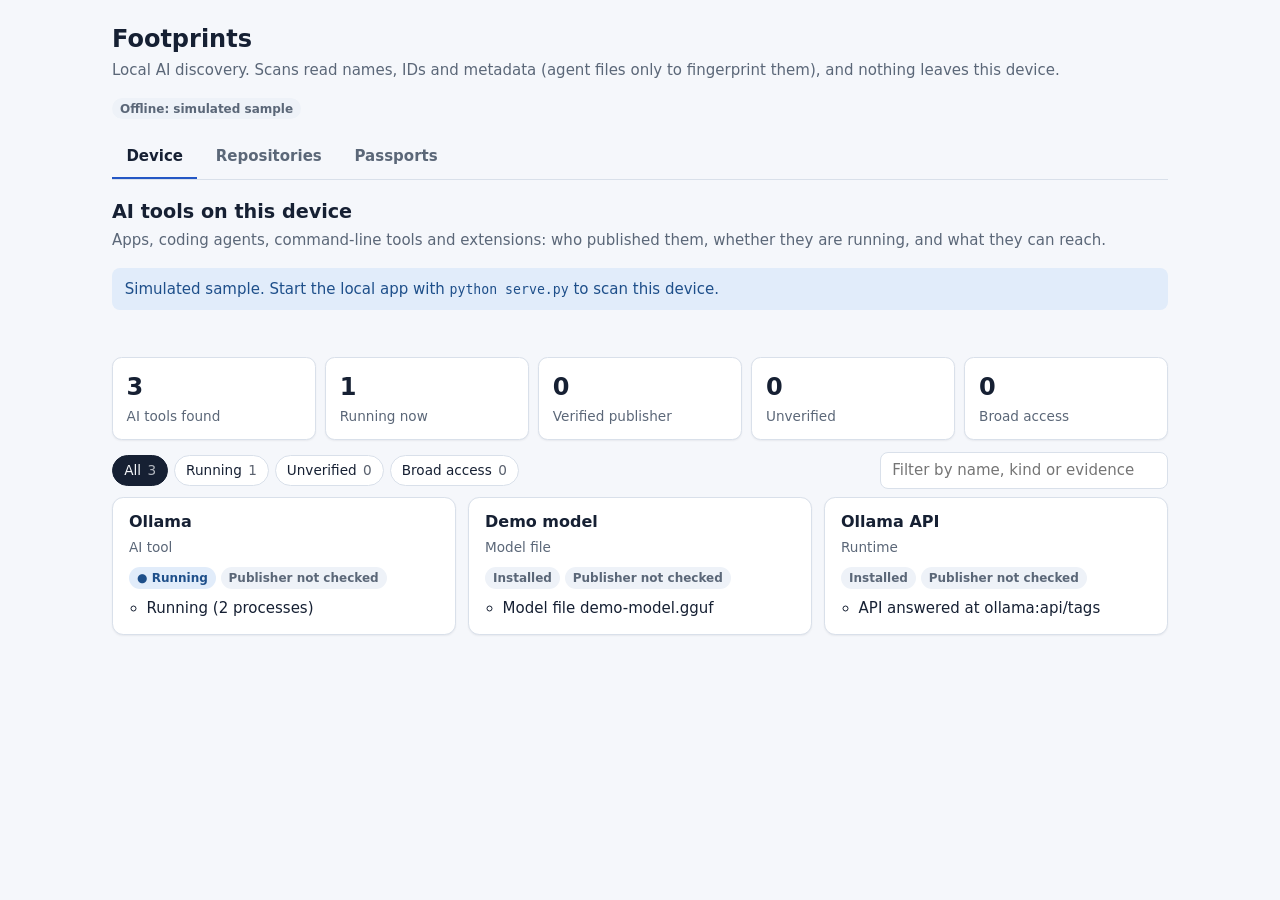
==== index.html @ 2ed662b7 "Merge remote-tracking branch 'origin/pr/7' into syedofc/windows-discovery-download" ====
<!doctype html>
<html lang="en">
<meta charset="utf-8">
<meta name="viewport" content="width=device-width, initial-scale=1">
<title>Footprints Discovery</title>
<style>
  :root {
    --bg: #f5f7fb; --surface: #ffffff; --surface-2: #eef2f8; --text: #162033; --muted: #5b6778;
    --border: #d9e0ea; --accent: #2457c5; --accent-text: #ffffff;
    --ok: #166534; --ok-bg: #dcf3e4; --warn: #9a3412; --warn-bg: #fde8dc; --info: #1e4f8a; --info-bg: #e1ecfa;
    --shadow: 0 1px 2px rgb(16 24 40 / .06);
  }
  @media (prefers-color-scheme: dark) {
    :root {
      --bg: #11151c; --surface: #1a2029; --surface-2: #232a35; --text: #e7ebf1; --muted: #9aa6b6;
      --border: #303947; --accent: #7aa8fb; --accent-text: #0d1320;
      --ok: #6ee7a0; --ok-bg: #173826; --warn: #fdba74; --warn-bg: #432415; --info: #93c0f8; --info-bg: #182d47;
      --shadow: none;
    }
  }
  * { box-sizing: border-box; }
  body { margin: 0; background: var(--bg); color: var(--text); font: 15px/1.5 system-ui, -apple-system, "Segoe UI", sans-serif; }
  main { max-width: 68rem; margin: 0 auto; padding: 1.5rem 1rem 4rem; }
  h1, h2, h3 { margin: 0; line-height: 1.25; }
  h1 { font-size: 1.5rem; }
  h2 { font-size: 1.2rem; }
  h3 { font-size: 1rem; }
  p { margin: .3rem 0; }
  code, .mono { font-family: ui-monospace, SFMono-Regular, Menlo, Consolas, monospace; font-size: .88em; overflow-wrap: anywhere; }
  .muted { color: var(--muted); }
  .small { font-size: .85rem; }

  .app-head { display: flex; flex-wrap: wrap; gap: .75rem 1.5rem; align-items: center; justify-content: space-between; margin-bottom: 1rem; }
  .tabs { display: flex; gap: .25rem; border-bottom: 1px solid var(--border); margin-bottom: 1.25rem; overflow-x: auto; }
  .tabs button { font: inherit; font-weight: 600; color: var(--muted); background: none; border: 0; border-bottom: 2px solid transparent;
    padding: .6rem .9rem; cursor: pointer; white-space: nowrap; }
  .tabs button[aria-selected="true"] { color: var(--text); border-bottom-color: var(--accent); }

  .panel-head { display: flex; flex-wrap: wrap; gap: .75rem 1rem; align-items: flex-start; justify-content: space-between; margin-bottom: .75rem; }
  .panel-head > div { flex: 1 1 20rem; }
  button.primary { font: inherit; font-weight: 600; color: var(--accent-text); background: var(--accent); border: 0; border-radius: .5rem;
    padding: .55rem 1rem; cursor: pointer; }
  button.primary:disabled, button.secondary:disabled { opacity: .6; cursor: progress; }
  button.secondary { font: inherit; font-size: .85rem; font-weight: 600; color: var(--accent); background: transparent;
    border: 1px solid var(--accent); border-radius: .45rem; padding: .3rem .7rem; cursor: pointer; white-space: nowrap; }
  .setups { margin-top: .75rem; border-top: 1px solid var(--border); padding-top: .6rem; }
  .setups-title { font-size: .78rem; font-weight: 700; text-transform: uppercase; letter-spacing: .04em; color: var(--muted); margin: 0 0 .35rem; }
  .setup { display: flex; gap: .75rem; align-items: center; justify-content: space-between; padding: .3rem 0; }
  .setup > div { min-width: 0; }
  .agent-form { max-width: 34rem; margin-bottom: 1rem; }
  .agent-form fieldset { display: grid; gap: .7rem; border: 0; padding: 0; margin: .75rem 0 0; }
  .agent-form label { display: grid; gap: .25rem; font-weight: 600; }
  .agent-form input { font: inherit; padding: .45rem; color: var(--text); background: var(--surface); border: 1px solid var(--border); border-radius: .4rem; }
  .agent-form button { justify-self: start; }
  .card > button.secondary { margin-top: .6rem; }
  .subsection { margin: 1.5rem 0 .5rem; font-size: 1rem; }
  #model-passport { margin-top: 1.5rem; background: var(--surface); border: 1px solid var(--border); border-radius: .7rem; padding: .85rem 1rem; }
  .banner { padding: .6rem .8rem; border-radius: .5rem; background: var(--info-bg); color: var(--info); margin: .5rem 0; }
  .status { min-height: 1.5em; color: var(--muted); }
  .notes { display: grid; gap: .25rem; margin: .25rem 0 .75rem; }
  .note { font-size: .85rem; color: var(--muted); }
  .note strong { color: var(--text); font-weight: 600; }

  .tiles { display: grid; grid-template-columns: repeat(auto-fit, minmax(9.5rem, 1fr)); gap: .6rem; margin: .75rem 0; }
  .tile { background: var(--surface); border: 1px solid var(--border); border-radius: .6rem; padding: .7rem .85rem; box-shadow: var(--shadow); }
  .tile-value { display: block; font-size: 1.5rem; font-weight: 700; font-variant-numeric: tabular-nums; }
  .tile-label { color: var(--muted); font-size: .85rem; }
  .tile-ok .tile-value { color: var(--ok); }
  .tile-warn { border-color: var(--warn); }
  .tile-warn .tile-value { color: var(--warn); }

  .toolbar { display: flex; flex-wrap: wrap; gap: .5rem; align-items: center; justify-content: space-between; margin: .5rem 0; }
  .chips { display: flex; flex-wrap: wrap; gap: .35rem; }
  .chip { font: inherit; font-size: .85rem; color: var(--text); background: var(--surface); border: 1px solid var(--border);
    border-radius: 999px; padding: .25rem .7rem; cursor: pointer; }
  .chip[aria-pressed="true"] { background: var(--text); color: var(--bg); border-color: var(--text); }
  .chip-count { margin-left: .4rem; opacity: .7; font-variant-numeric: tabular-nums; }
  input[type="search"] { font: inherit; color: var(--text); background: var(--surface); border: 1px solid var(--border);
    border-radius: .5rem; padding: .4rem .7rem; min-width: 14rem; flex: 0 1 18rem; }

  .cards { list-style: none; padding: 0; margin: 0; display: grid; grid-template-columns: repeat(auto-fill, minmax(21rem, 1fr)); gap: .75rem; align-items: start; }
  .card { background: var(--surface); border: 1px solid var(--border); border-radius: .7rem; padding: .85rem 1rem; box-shadow: var(--shadow); }
  .card-warn { border-left: 4px solid var(--warn); }
  .card-head { display: flex; flex-wrap: wrap; gap: .35rem .75rem; justify-content: space-between; align-items: flex-start; }
  .card-head > div:first-child { min-width: 0; flex: 1 1 11rem; }
  .badges { display: flex; flex-wrap: wrap; gap: .3rem; flex-basis: 100%; }
  .badge { display: inline-block; font-size: .75rem; font-weight: 650; padding: .1rem .5rem; border-radius: 999px; white-space: nowrap; }
  .badge-ok { color: var(--ok); background: var(--ok-bg); }
  .badge-warn { color: var(--warn); background: var(--warn-bg); }
  .badge-info { color: var(--info); background: var(--info-bg); }
  .badge-muted { color: var(--muted); background: var(--surface-2); }
  .facts { margin: .5rem 0 0; padding-left: 1.1rem; }
  .facts li { margin: .1rem 0; }
  .warn-text { color: var(--warn); font-weight: 600; }
  details { margin-top: .5rem; }
  summary { cursor: pointer; font-size: .9rem; font-weight: 600; }
  details ul { margin: .35rem 0 0; padding-left: 1.1rem; }
  .meta-grid { display: grid; grid-template-columns: max-content 1fr; gap: .1rem .75rem; margin: .5rem 0 0; font-size: .9rem; }
  .meta-grid dt { color: var(--muted); }
  .meta-grid dd { margin: 0; overflow-wrap: anywhere; }
  .tags { display: flex; flex-wrap: wrap; gap: .3rem; margin-top: .55rem; }
  .tag { font-size: .78rem; padding: .1rem .45rem; border-radius: .35rem; background: var(--surface-2); border: 1px solid var(--border); }
  .cards > .empty { grid-column: 1 / -1; }
  .empty { padding: 2rem 1rem; text-align: center; color: var(--muted); background: var(--surface); border: 1px dashed var(--border); border-radius: .7rem; }

  form fieldset { display: grid; gap: .8rem; border: 0; padding: 0; margin: 0; max-width: 32rem; }
  form label { display: grid; gap: .25rem; font-weight: 600; }
  form input, form select { font: inherit; padding: .45rem; color: var(--text); background: var(--surface); border: 1px solid var(--border); border-radius: .4rem; }
  #passport-result { background: var(--surface); border: 1px solid var(--border); border-radius: .7rem; padding: .85rem 1rem; margin-top: .75rem; }
  #passport-result dd { margin: 0 0 .5rem; }
  @media (max-width: 40rem) { .cards { grid-template-columns: 1fr; } input[type="search"] { min-width: 0; flex: 1 1 100%; } }
</style>
<script src="ui.js" defer></script>
<script src="discovery.js" defer></script>
<script src="repositories.js" defer></script>
<script src="passports.js" defer></script>
<script src="passport.js" defer></script>
<main>
  <header class="app-head">
    <div>
      <h1>Footprints</h1>
      <p class="muted">Local AI discovery. Scans read names, IDs and metadata (agent files only to fingerprint them), and nothing leaves this device.</p>
    </div>
    <span id="connection" class="badge badge-muted">Offline: simulated sample</span>
  </header>

  <nav class="tabs" role="tablist" aria-label="Views">
    <button role="tab" id="tab-device" aria-controls="panel-device" data-view="device">Device</button>
    <button role="tab" id="tab-repos" aria-controls="panel-repos" data-view="repositories">Repositories</button>
    <button role="tab" id="tab-passports" aria-controls="panel-passports" data-view="passports">Passports</button>
  </nav>

  <section id="panel-device" role="tabpanel" aria-labelledby="tab-device">
    <div class="panel-head">
      <div>
        <h2 id="summary">AI tools on this device</h2>
        <p class="muted">Apps, coding agents, command-line tools and extensions: who published them, whether they are running, and what they can reach.</p>
      </div>
      <button type="button" class="primary" id="scan-device" hidden>Scan this device</button>
    </div>
    <p class="banner" id="discovery-source">Simulated sample. Start the local app with <code>python serve.py</code> to scan this device.</p>
    <p id="scan-status" class="status" role="status"></p>
    <div id="device-notes" class="notes"></div>
    <div id="device-tiles" class="tiles"></div>
    <div class="toolbar">
      <div id="device-filters" class="chips" aria-label="Filter tools"></div>
      <input type="search" id="device-search" placeholder="Filter by name, kind or evidence" aria-label="Filter tools">
    </div>
    <ul id="findings" class="cards" aria-labelledby="summary"></ul>
    <noscript>Enable JavaScript to display the discovery results.</noscript>
  </section>

  <section id="panel-repos" role="tabpanel" aria-labelledby="tab-repos" hidden>
    <div class="panel-head">
      <div>
        <h2 id="repos-heading">Repositories</h2>
        <p class="muted">Git repositories on this device, when they were cloned and last used, and the AI agent files in them. Reads git metadata and file names, never your code, commit messages or author details. Agent files are read only to compute a fingerprint; their text is never stored or shown. Each scan is saved on this device to show what changed.</p>
      </div>
      <button type="button" class="primary" id="scan-repos" hidden>Scan repositories</button>
    </div>
    <p class="banner" id="repos-offline">Start the local app with <code>python serve.py</code> to scan repositories.</p>
    <p id="repos-status" class="status" role="status"></p>
    <div id="repos-tiles" class="tiles"></div>
    <div class="toolbar">
      <div id="repos-filters" class="chips" aria-label="Filter repositories"></div>
      <input type="search" id="repos-search" placeholder="Filter by name, path or origin" aria-label="Filter repositories">
    </div>
    <ul id="repos-list" class="cards" aria-labelledby="repos-heading"></ul>
    <div id="repos-missing"></div>
  </section>

  <section id="panel-passports" role="tabpanel" aria-labelledby="tab-passports" hidden>
    <div class="panel-head">
      <div>
        <h2 id="passport-heading">Passports</h2>
        <p class="muted">Forkit Core passports give an AI tool, an agent setup or a model a permanent, checkable identity. Every passport is checked: is the stored record unchanged, and is the same program or agent setup still there?</p>
      </div>
      <button type="button" class="primary" id="refresh-passports">Check passports</button>
    </div>
    <p class="banner" id="local-service-note">Start the local app with <code>python serve.py</code> to create and check passports with Forkit Core.</p>
    <div id="passports-local" hidden>
      <h3 class="subsection">New passport</h3>
      <div id="agent-passport"></div>
      <h3 class="subsection">Your passports</h3>
      <p id="passports-status" class="status" role="status"></p>
      <div id="passport-tiles" class="tiles"></div>
      <ul id="passport-list" class="cards" aria-label="Passports"></ul>
    </div>
    <details id="model-passport">
      <summary>Register a model file</summary>
      <p class="muted small">Footprints hashes the file in your browser and sends only the hash and metadata to Forkit Core on this device.</p>
    <form id="passport-form" hidden>
      <fieldset>
        <label>Model artifact <input type="file" name="artifact" aria-describedby="artifact-limit" required></label>
        <small id="artifact-limit" class="muted">Choose one nonempty file up to 64 MiB.</small>
        <label>Model name <input name="name" required></label>
        <label>Version <input name="version" value="1.0.0" pattern="[0-9]+\.[0-9]+(\.[0-9]+)?" title="Enter a version such as 1.0 or 1.0.0" required></label>
        <label>Creator <input name="creator" required></label>
        <label>Task
          <select name="task_type" required>
            <option value="">Choose a task</option>
            <option value="text-generation">Text generation</option>
            <option value="text-classification">Text classification</option>
            <option value="embedding">Embedding</option>
            <option value="image-generation">Image generation</option>
            <option value="other">Other</option>
          </select>
        </label>
        <label>Architecture
          <select name="architecture" required>
            <option value="">Choose an architecture</option>
            <option value="transformer">Transformer</option>
            <option value="encoder-only">Encoder only</option>
            <option value="decoder-only">Decoder only</option>
            <option value="encoder-decoder">Encoder–decoder</option>
            <option value="diffusion">Diffusion</option>
            <option value="other">Other</option>
          </select>
        </label>
        <button type="submit" class="primary">Create and verify passport</button>
      </fieldset>
    </form>
    <p id="passport-status" class="status" role="status"></p>
    <div id="passport-result" hidden>
      <dl>
        <dt class="muted">Passport ID</dt>
        <dd><code id="passport-id"></code></dd>
        <dt class="muted">File SHA-256</dt>
        <dd><code id="artifact-hash"></code></dd>
      </dl>
      <button type="button" class="primary" id="verify-again">Recheck passport identity</button>
    </div>
    </details>
  </section>
</main>
</html>
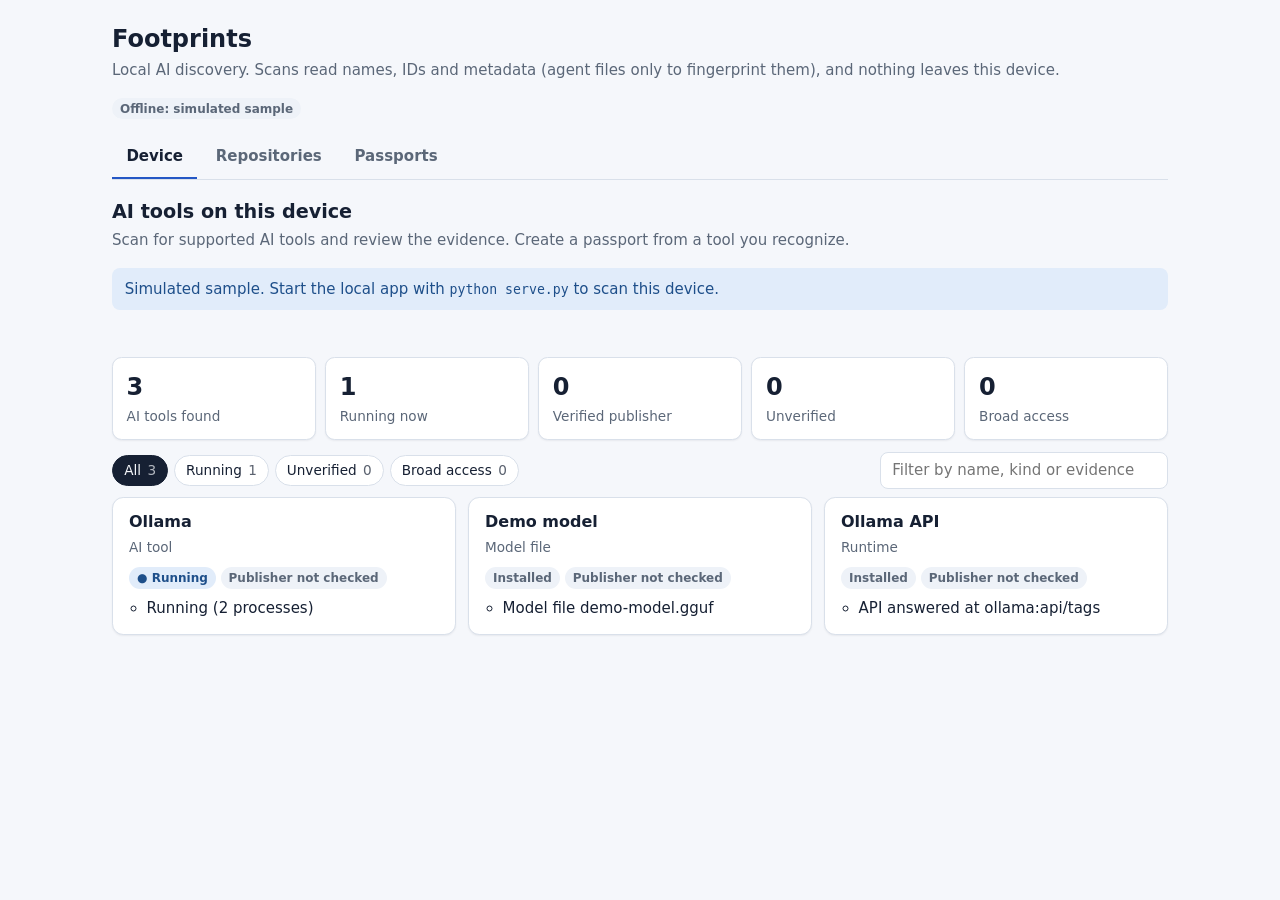
==== commit 0edf404c: "Ship device discovery in the portable Windows download" ====
--- a/index.html
+++ b/index.html
@@ -134,7 +134,7 @@
     <div class="panel-head">
       <div>
         <h2 id="summary">AI tools on this device</h2>
-        <p class="muted">Apps, coding agents, command-line tools and extensions: who published them, whether they are running, and what they can reach.</p>
+        <p class="muted">Scan for supported AI tools and review the evidence. Create a passport from a tool you recognize.</p>
       </div>
       <button type="button" class="primary" id="scan-device" hidden>Scan this device</button>
     </div>
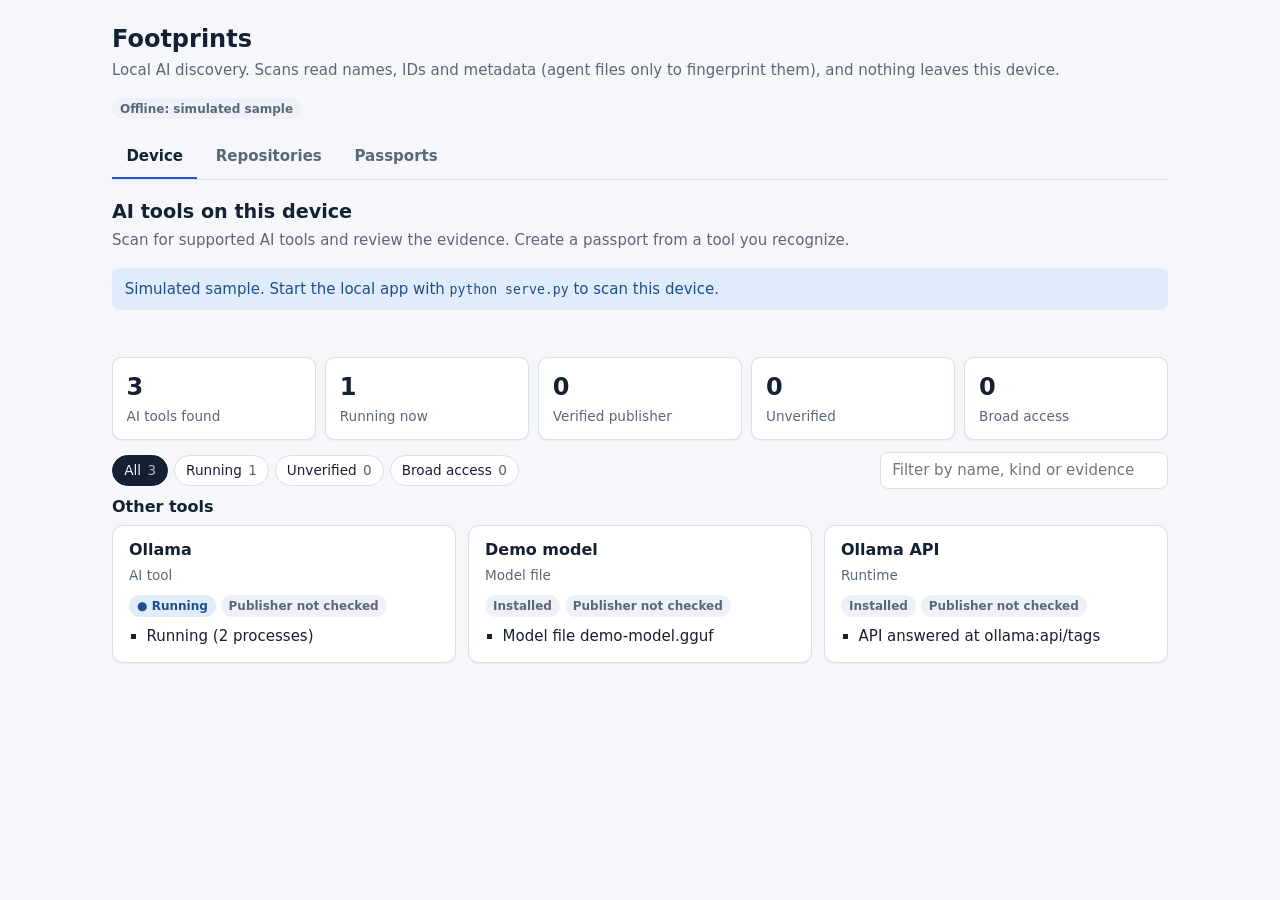
==== commit 5c0127a2: "Review and name agent passports before registration" ====
--- a/index.html
+++ b/index.html
@@ -21,10 +21,10 @@
   * { box-sizing: border-box; }
   body { margin: 0; background: var(--bg); color: var(--text); font: 15px/1.5 system-ui, -apple-system, "Segoe UI", sans-serif; }
   main { max-width: 68rem; margin: 0 auto; padding: 1.5rem 1rem 4rem; }
-  h1, h2, h3 { margin: 0; line-height: 1.25; }
+  h1, h2, h3, h4 { margin: 0; line-height: 1.25; }
   h1 { font-size: 1.5rem; }
   h2 { font-size: 1.2rem; }
-  h3 { font-size: 1rem; }
+  h3, h4 { font-size: 1rem; }
   p { margin: .3rem 0; }
   code, .mono { font-family: ui-monospace, SFMono-Regular, Menlo, Consolas, monospace; font-size: .88em; overflow-wrap: anywhere; }
   .muted { color: var(--muted); }
@@ -47,7 +47,11 @@
   .setups-title { font-size: .78rem; font-weight: 700; text-transform: uppercase; letter-spacing: .04em; color: var(--muted); margin: 0 0 .35rem; }
   .setup { display: flex; gap: .75rem; align-items: center; justify-content: space-between; padding: .3rem 0; }
   .setup > div { min-width: 0; }
-  .agent-form { max-width: 34rem; margin-bottom: 1rem; }
+  .passport-dialog { width: min(34rem, calc(100% - 2rem)); max-height: calc(100% - 2rem); padding: 0; border: 1px solid var(--border); border-radius: .8rem; background: var(--surface); color: var(--text); }
+  .passport-dialog::backdrop { background: #10182880; }
+  .agent-form { padding: 1.25rem; }
+  .agent-form h2 { margin: 0 0 .4rem; }
+  .registration-actions { display: flex; flex-wrap: wrap; gap: .5rem; margin-top: 1rem; }
   .agent-form fieldset { display: grid; gap: .7rem; border: 0; padding: 0; margin: .75rem 0 0; }
   .agent-form label { display: grid; gap: .25rem; font-weight: 600; }
   .agent-form input { font: inherit; padding: .45rem; color: var(--text); background: var(--surface); border: 1px solid var(--border); border-radius: .4rem; }
@@ -79,6 +83,8 @@
     border-radius: .5rem; padding: .4rem .7rem; min-width: 14rem; flex: 0 1 18rem; }
 
   .cards { list-style: none; padding: 0; margin: 0; display: grid; grid-template-columns: repeat(auto-fill, minmax(21rem, 1fr)); gap: .75rem; align-items: start; }
+  .card-groups { list-style: none; padding: 0; margin: 0; display: grid; gap: 1rem; }
+  .card-group h3 { margin: 0 0 .5rem; }
   .card { background: var(--surface); border: 1px solid var(--border); border-radius: .7rem; padding: .85rem 1rem; box-shadow: var(--shadow); }
   .card-warn { border-left: 4px solid var(--warn); }
   .card-head { display: flex; flex-wrap: wrap; gap: .35rem .75rem; justify-content: space-between; align-items: flex-start; }
@@ -146,7 +152,7 @@
       <div id="device-filters" class="chips" aria-label="Filter tools"></div>
       <input type="search" id="device-search" placeholder="Filter by name, kind or evidence" aria-label="Filter tools">
     </div>
-    <ul id="findings" class="cards" aria-labelledby="summary"></ul>
+    <ul id="findings" class="card-groups" aria-labelledby="summary"></ul>
     <noscript>Enable JavaScript to display the discovery results.</noscript>
   </section>
 
@@ -179,12 +185,10 @@
     </div>
     <p class="banner" id="local-service-note">Start the local app with <code>python serve.py</code> to create and check passports with Forkit Core.</p>
     <div id="passports-local" hidden>
-      <h3 class="subsection">New passport</h3>
-      <div id="agent-passport"></div>
-      <h3 class="subsection">Your passports</h3>
+      <p id="registration-result" class="status" role="status" tabindex="-1"></p>
       <p id="passports-status" class="status" role="status"></p>
       <div id="passport-tiles" class="tiles"></div>
-      <ul id="passport-list" class="cards" aria-label="Passports"></ul>
+      <ul id="passport-list" class="card-groups" aria-label="Passports"></ul>
     </div>
     <details id="model-passport">
       <summary>Register a model file</summary>
@@ -233,4 +237,5 @@
     </details>
   </section>
 </main>
+<dialog id="agent-passport" class="passport-dialog" aria-labelledby="registration-heading"></dialog>
 </html>
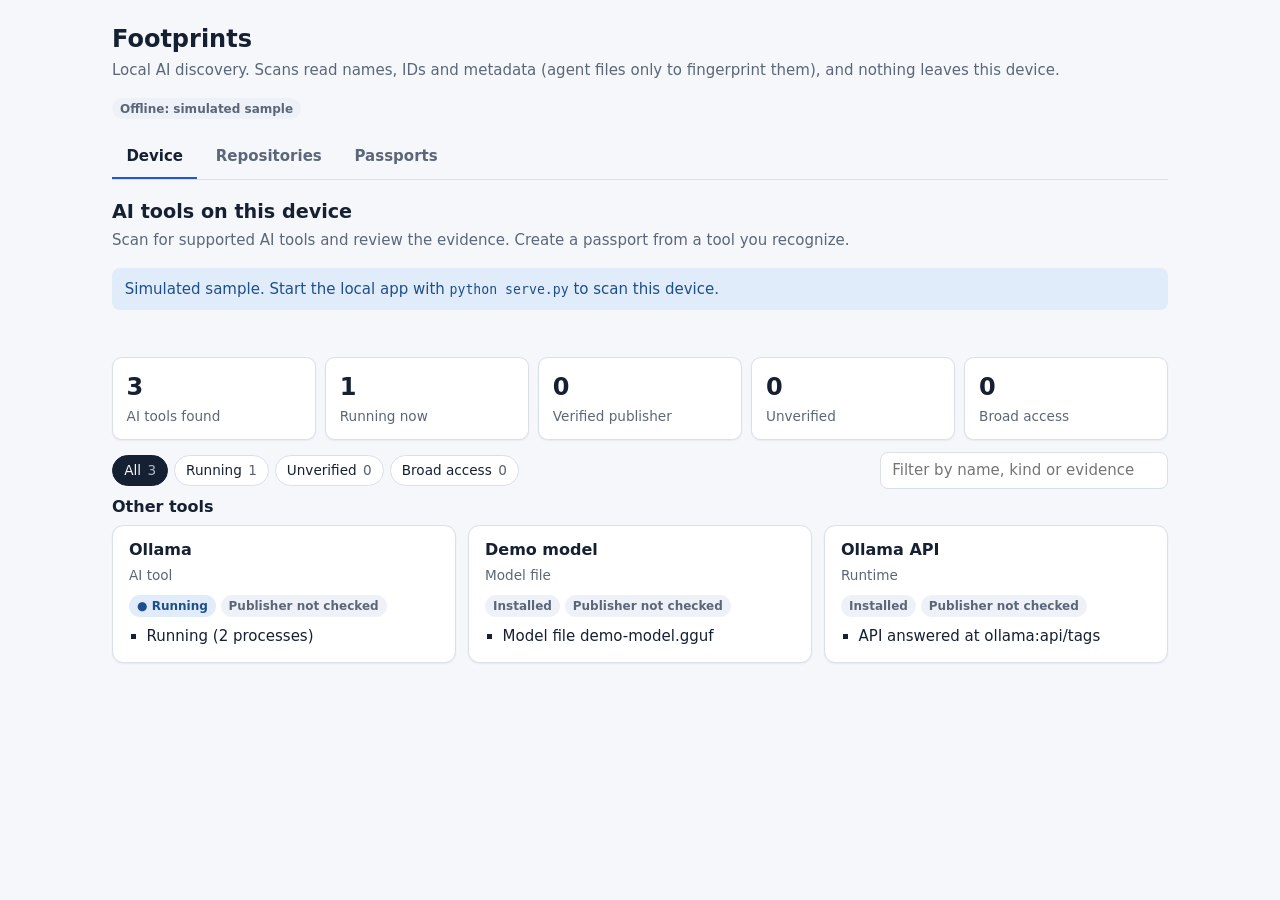
==== commit bfa70a78: "Show saved model passports immediately after registration" ====
--- a/index.html
+++ b/index.html
@@ -224,8 +224,8 @@
         <button type="submit" class="primary">Create and verify passport</button>
       </fieldset>
     </form>
-    <p id="passport-status" class="status" role="status"></p>
-    <div id="passport-result" hidden>
+    <p id="passport-status" class="status" role="status" tabindex="-1"></p>
+    <div id="passport-result" tabindex="-1" hidden>
       <dl>
         <dt class="muted">Passport ID</dt>
         <dd><code id="passport-id"></code></dd>
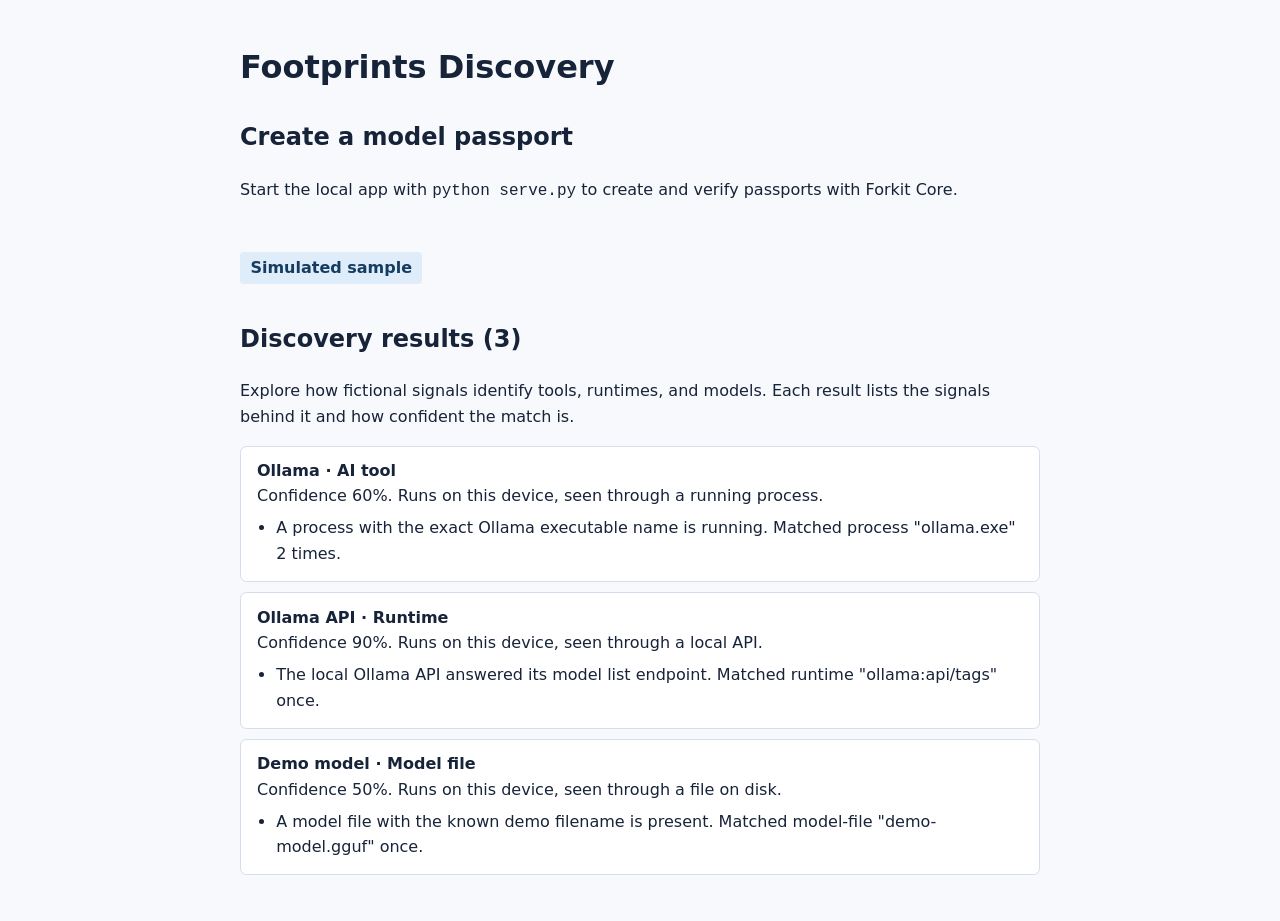
==== commit 9d17788a: "Merge 1eb5c768d77a70ac51f7e6cc87e73262a84f5eb1 into 85581576f0415eb27d99e862fc32534e16b9be68" ====
--- a/index.html
+++ b/index.html
@@ -4,199 +4,34 @@
 <meta name="viewport" content="width=device-width, initial-scale=1">
 <title>Footprints Discovery</title>
 <style>
-  :root {
-    --bg: #f5f7fb; --surface: #ffffff; --surface-2: #eef2f8; --text: #162033; --muted: #5b6778;
-    --border: #d9e0ea; --accent: #2457c5; --accent-text: #ffffff;
-    --ok: #166534; --ok-bg: #dcf3e4; --warn: #9a3412; --warn-bg: #fde8dc; --info: #1e4f8a; --info-bg: #e1ecfa;
-    --shadow: 0 1px 2px rgb(16 24 40 / .06);
-  }
-  @media (prefers-color-scheme: dark) {
-    :root {
-      --bg: #11151c; --surface: #1a2029; --surface-2: #232a35; --text: #e7ebf1; --muted: #9aa6b6;
-      --border: #303947; --accent: #7aa8fb; --accent-text: #0d1320;
-      --ok: #6ee7a0; --ok-bg: #173826; --warn: #fdba74; --warn-bg: #432415; --info: #93c0f8; --info-bg: #182d47;
-      --shadow: none;
-    }
-  }
-  * { box-sizing: border-box; }
-  body { margin: 0; background: var(--bg); color: var(--text); font: 15px/1.5 system-ui, -apple-system, "Segoe UI", sans-serif; }
-  main { max-width: 68rem; margin: 0 auto; padding: 1.5rem 1rem 4rem; }
-  h1, h2, h3, h4 { margin: 0; line-height: 1.25; }
-  h1 { font-size: 1.5rem; }
-  h2 { font-size: 1.2rem; }
-  h3, h4 { font-size: 1rem; }
-  p { margin: .3rem 0; }
-  code, .mono { font-family: ui-monospace, SFMono-Regular, Menlo, Consolas, monospace; font-size: .88em; overflow-wrap: anywhere; }
-  .muted { color: var(--muted); }
-  .small { font-size: .85rem; }
-
-  .app-head { display: flex; flex-wrap: wrap; gap: .75rem 1.5rem; align-items: center; justify-content: space-between; margin-bottom: 1rem; }
-  .tabs { display: flex; gap: .25rem; border-bottom: 1px solid var(--border); margin-bottom: 1.25rem; overflow-x: auto; }
-  .tabs button { font: inherit; font-weight: 600; color: var(--muted); background: none; border: 0; border-bottom: 2px solid transparent;
-    padding: .6rem .9rem; cursor: pointer; white-space: nowrap; }
-  .tabs button[aria-selected="true"] { color: var(--text); border-bottom-color: var(--accent); }
-
-  .panel-head { display: flex; flex-wrap: wrap; gap: .75rem 1rem; align-items: flex-start; justify-content: space-between; margin-bottom: .75rem; }
-  .panel-head > div { flex: 1 1 20rem; }
-  button.primary { font: inherit; font-weight: 600; color: var(--accent-text); background: var(--accent); border: 0; border-radius: .5rem;
-    padding: .55rem 1rem; cursor: pointer; }
-  button.primary:disabled, button.secondary:disabled { opacity: .6; cursor: progress; }
-  button.secondary { font: inherit; font-size: .85rem; font-weight: 600; color: var(--accent); background: transparent;
-    border: 1px solid var(--accent); border-radius: .45rem; padding: .3rem .7rem; cursor: pointer; white-space: nowrap; }
-  .setups { margin-top: .75rem; border-top: 1px solid var(--border); padding-top: .6rem; }
-  .setups-title { font-size: .78rem; font-weight: 700; text-transform: uppercase; letter-spacing: .04em; color: var(--muted); margin: 0 0 .35rem; }
-  .setup { display: flex; gap: .75rem; align-items: center; justify-content: space-between; padding: .3rem 0; }
-  .setup > div { min-width: 0; }
-  .passport-dialog { width: min(34rem, calc(100% - 2rem)); max-height: calc(100% - 2rem); padding: 0; border: 1px solid var(--border); border-radius: .8rem; background: var(--surface); color: var(--text); }
-  .passport-dialog::backdrop { background: #10182880; }
-  .agent-form { padding: 1.25rem; }
-  .agent-form h2 { margin: 0 0 .4rem; }
-  .registration-actions { display: flex; flex-wrap: wrap; gap: .5rem; margin-top: 1rem; }
-  .agent-form fieldset { display: grid; gap: .7rem; border: 0; padding: 0; margin: .75rem 0 0; }
-  .agent-form label { display: grid; gap: .25rem; font-weight: 600; }
-  .agent-form input { font: inherit; padding: .45rem; color: var(--text); background: var(--surface); border: 1px solid var(--border); border-radius: .4rem; }
-  .agent-form button { justify-self: start; }
-  .card > button.secondary { margin-top: .6rem; }
-  .subsection { margin: 1.5rem 0 .5rem; font-size: 1rem; }
-  #model-passport { margin-top: 1.5rem; background: var(--surface); border: 1px solid var(--border); border-radius: .7rem; padding: .85rem 1rem; }
-  .banner { padding: .6rem .8rem; border-radius: .5rem; background: var(--info-bg); color: var(--info); margin: .5rem 0; }
-  .status { min-height: 1.5em; color: var(--muted); }
-  .notes { display: grid; gap: .25rem; margin: .25rem 0 .75rem; }
-  .note { font-size: .85rem; color: var(--muted); }
-  .note strong { color: var(--text); font-weight: 600; }
-
-  .tiles { display: grid; grid-template-columns: repeat(auto-fit, minmax(9.5rem, 1fr)); gap: .6rem; margin: .75rem 0; }
-  .tile { background: var(--surface); border: 1px solid var(--border); border-radius: .6rem; padding: .7rem .85rem; box-shadow: var(--shadow); }
-  .tile-value { display: block; font-size: 1.5rem; font-weight: 700; font-variant-numeric: tabular-nums; }
-  .tile-label { color: var(--muted); font-size: .85rem; }
-  .tile-ok .tile-value { color: var(--ok); }
-  .tile-warn { border-color: var(--warn); }
-  .tile-warn .tile-value { color: var(--warn); }
-
-  .toolbar { display: flex; flex-wrap: wrap; gap: .5rem; align-items: center; justify-content: space-between; margin: .5rem 0; }
-  .chips { display: flex; flex-wrap: wrap; gap: .35rem; }
-  .chip { font: inherit; font-size: .85rem; color: var(--text); background: var(--surface); border: 1px solid var(--border);
-    border-radius: 999px; padding: .25rem .7rem; cursor: pointer; }
-  .chip[aria-pressed="true"] { background: var(--text); color: var(--bg); border-color: var(--text); }
-  .chip-count { margin-left: .4rem; opacity: .7; font-variant-numeric: tabular-nums; }
-  input[type="search"] { font: inherit; color: var(--text); background: var(--surface); border: 1px solid var(--border);
-    border-radius: .5rem; padding: .4rem .7rem; min-width: 14rem; flex: 0 1 18rem; }
-
-  .cards { list-style: none; padding: 0; margin: 0; display: grid; grid-template-columns: repeat(auto-fill, minmax(21rem, 1fr)); gap: .75rem; align-items: start; }
-  .card-groups { list-style: none; padding: 0; margin: 0; display: grid; gap: 1rem; }
-  .card-group h3 { margin: 0 0 .5rem; }
-  .card { background: var(--surface); border: 1px solid var(--border); border-radius: .7rem; padding: .85rem 1rem; box-shadow: var(--shadow); }
-  .card-warn { border-left: 4px solid var(--warn); }
-  .card-head { display: flex; flex-wrap: wrap; gap: .35rem .75rem; justify-content: space-between; align-items: flex-start; }
-  .card-head > div:first-child { min-width: 0; flex: 1 1 11rem; }
-  .badges { display: flex; flex-wrap: wrap; gap: .3rem; flex-basis: 100%; }
-  .badge { display: inline-block; font-size: .75rem; font-weight: 650; padding: .1rem .5rem; border-radius: 999px; white-space: nowrap; }
-  .badge-ok { color: var(--ok); background: var(--ok-bg); }
-  .badge-warn { color: var(--warn); background: var(--warn-bg); }
-  .badge-info { color: var(--info); background: var(--info-bg); }
-  .badge-muted { color: var(--muted); background: var(--surface-2); }
-  .facts { margin: .5rem 0 0; padding-left: 1.1rem; }
-  .facts li { margin: .1rem 0; }
-  .warn-text { color: var(--warn); font-weight: 600; }
-  details { margin-top: .5rem; }
-  summary { cursor: pointer; font-size: .9rem; font-weight: 600; }
-  details ul { margin: .35rem 0 0; padding-left: 1.1rem; }
-  .meta-grid { display: grid; grid-template-columns: max-content 1fr; gap: .1rem .75rem; margin: .5rem 0 0; font-size: .9rem; }
-  .meta-grid dt { color: var(--muted); }
-  .meta-grid dd { margin: 0; overflow-wrap: anywhere; }
-  .tags { display: flex; flex-wrap: wrap; gap: .3rem; margin-top: .55rem; }
-  .tag { font-size: .78rem; padding: .1rem .45rem; border-radius: .35rem; background: var(--surface-2); border: 1px solid var(--border); }
-  .cards > .empty { grid-column: 1 / -1; }
-  .empty { padding: 2rem 1rem; text-align: center; color: var(--muted); background: var(--surface); border: 1px dashed var(--border); border-radius: .7rem; }
-
-  form fieldset { display: grid; gap: .8rem; border: 0; padding: 0; margin: 0; max-width: 32rem; }
-  form label { display: grid; gap: .25rem; font-weight: 600; }
-  form input, form select { font: inherit; padding: .45rem; color: var(--text); background: var(--surface); border: 1px solid var(--border); border-radius: .4rem; }
-  #passport-result { background: var(--surface); border: 1px solid var(--border); border-radius: .7rem; padding: .85rem 1rem; margin-top: .75rem; }
-  #passport-result dd { margin: 0 0 .5rem; }
-  @media (max-width: 40rem) { .cards { grid-template-columns: 1fr; } input[type="search"] { min-width: 0; flex: 1 1 100%; } }
+  body { margin: 3rem auto; max-width: 50rem; padding: 0 1rem; font: 1rem/1.6 system-ui; color: #172338; background: #f7f9fc; }
+  h1 { margin-bottom: .2rem; line-height: 1.2; }
+  .label { display: inline-block; padding: .2rem .65rem; color: #163c61; background: #deedf9; border-radius: .25rem; font-weight: 650; }
+  section { margin: 2rem 0; }
+  fieldset { display: grid; gap: .8rem; border: 0; padding: 0; margin: 0; }
+  label { display: grid; gap: .25rem; font-weight: 600; }
+  input, select, button { font: inherit; }
+  input, select { padding: .4rem; }
+  button { width: fit-content; padding: .45rem .85rem; }
+  dd { margin: 0 0 .5rem; overflow-wrap: anywhere; }
+  ul { padding: 0; list-style: none; }
+  li { margin: .65rem 0; padding: .7rem 1rem; background: white; border: 1px solid #d4deea; border-radius: .4rem; }
+  strong { display: block; }
+  .reasons { margin: .4rem 0 0; padding-left: 1.2rem; list-style: disc; }
+  .reasons li { margin: .2rem 0; padding: 0; background: none; border: 0; }
 </style>
-<script src="ui.js" defer></script>
 <script src="discovery.js" defer></script>
-<script src="repositories.js" defer></script>
-<script src="passports.js" defer></script>
 <script src="passport.js" defer></script>
 <main>
-  <header class="app-head">
-    <div>
-      <h1>Footprints</h1>
-      <p class="muted">Local AI discovery. Scans read names, IDs and metadata (agent files only to fingerprint them), and nothing leaves this device.</p>
-    </div>
-    <span id="connection" class="badge badge-muted">Offline: simulated sample</span>
-  </header>
-
-  <nav class="tabs" role="tablist" aria-label="Views">
-    <button role="tab" id="tab-device" aria-controls="panel-device" data-view="device">Device</button>
-    <button role="tab" id="tab-repos" aria-controls="panel-repos" data-view="repositories">Repositories</button>
-    <button role="tab" id="tab-passports" aria-controls="panel-passports" data-view="passports">Passports</button>
-  </nav>
-
-  <section id="panel-device" role="tabpanel" aria-labelledby="tab-device">
-    <div class="panel-head">
-      <div>
-        <h2 id="summary">AI tools on this device</h2>
-        <p class="muted">Scan for supported AI tools and review the evidence. Create a passport from a tool you recognize.</p>
-      </div>
-      <button type="button" class="primary" id="scan-device" hidden>Scan this device</button>
-    </div>
-    <p class="banner" id="discovery-source">Simulated sample. Start the local app with <code>python serve.py</code> to scan this device.</p>
-    <p id="scan-status" class="status" role="status"></p>
-    <div id="device-notes" class="notes"></div>
-    <div id="device-tiles" class="tiles"></div>
-    <div class="toolbar">
-      <div id="device-filters" class="chips" aria-label="Filter tools"></div>
-      <input type="search" id="device-search" placeholder="Filter by name, kind or evidence" aria-label="Filter tools">
-    </div>
-    <ul id="findings" class="card-groups" aria-labelledby="summary"></ul>
-    <noscript>Enable JavaScript to display the discovery results.</noscript>
-  </section>
-
-  <section id="panel-repos" role="tabpanel" aria-labelledby="tab-repos" hidden>
-    <div class="panel-head">
-      <div>
-        <h2 id="repos-heading">Repositories</h2>
-        <p class="muted">Git repositories on this device, when they were cloned and last used, and the AI agent files in them. Reads git metadata and file names, never your code, commit messages or author details. Agent files are read only to compute a fingerprint; their text is never stored or shown. Each scan is saved on this device to show what changed.</p>
-      </div>
-      <button type="button" class="primary" id="scan-repos" hidden>Scan repositories</button>
-    </div>
-    <p class="banner" id="repos-offline">Start the local app with <code>python serve.py</code> to scan repositories.</p>
-    <p id="repos-status" class="status" role="status"></p>
-    <div id="repos-tiles" class="tiles"></div>
-    <div class="toolbar">
-      <div id="repos-filters" class="chips" aria-label="Filter repositories"></div>
-      <input type="search" id="repos-search" placeholder="Filter by name, path or origin" aria-label="Filter repositories">
-    </div>
-    <ul id="repos-list" class="cards" aria-labelledby="repos-heading"></ul>
-    <div id="repos-missing"></div>
-  </section>
-
-  <section id="panel-passports" role="tabpanel" aria-labelledby="tab-passports" hidden>
-    <div class="panel-head">
-      <div>
-        <h2 id="passport-heading">Passports</h2>
-        <p class="muted">Forkit Core passports give an AI tool, an agent setup or a model a permanent, checkable identity. Every passport is checked: is the stored record unchanged, and is the same program or agent setup still there?</p>
-      </div>
-      <button type="button" class="primary" id="refresh-passports">Check passports</button>
-    </div>
-    <p class="banner" id="local-service-note">Start the local app with <code>python serve.py</code> to create and check passports with Forkit Core.</p>
-    <div id="passports-local" hidden>
-      <p id="registration-result" class="status" role="status" tabindex="-1"></p>
-      <p id="passports-status" class="status" role="status"></p>
-      <div id="passport-tiles" class="tiles"></div>
-      <ul id="passport-list" class="card-groups" aria-label="Passports"></ul>
-    </div>
-    <details id="model-passport">
-      <summary>Register a model file</summary>
-      <p class="muted small">Footprints hashes the file in your browser and sends only the hash and metadata to Forkit Core on this device.</p>
+  <h1>Footprints Discovery</h1>
+  <section aria-labelledby="passport-heading">
+    <h2 id="passport-heading">Create a model passport</h2>
+    <p id="local-service-note">Start the local app with <code>python serve.py</code> to create and verify passports with Forkit Core.</p>
     <form id="passport-form" hidden>
+      <p>Choose a model file and review its metadata. Footprints hashes the file in your browser and sends the hash and metadata to Forkit Core on this device.</p>
       <fieldset>
         <label>Model artifact <input type="file" name="artifact" aria-describedby="artifact-limit" required></label>
-        <small id="artifact-limit" class="muted">Choose one nonempty file up to 64 MiB.</small>
+        <small id="artifact-limit">Choose one nonempty file up to 64 MiB.</small>
         <label>Model name <input name="name" required></label>
         <label>Version <input name="version" value="1.0.0" pattern="[0-9]+\.[0-9]+(\.[0-9]+)?" title="Enter a version such as 1.0 or 1.0.0" required></label>
         <label>Creator <input name="creator" required></label>
@@ -221,21 +56,26 @@
             <option value="other">Other</option>
           </select>
         </label>
-        <button type="submit" class="primary">Create and verify passport</button>
+        <button type="submit">Create and verify passport</button>
       </fieldset>
     </form>
-    <p id="passport-status" class="status" role="status" tabindex="-1"></p>
-    <div id="passport-result" tabindex="-1" hidden>
+    <p id="passport-status" role="status"></p>
+    <div id="passport-result" hidden>
       <dl>
-        <dt class="muted">Passport ID</dt>
+        <dt>Passport ID</dt>
         <dd><code id="passport-id"></code></dd>
-        <dt class="muted">File SHA-256</dt>
+        <dt>File SHA-256</dt>
         <dd><code id="artifact-hash"></code></dd>
       </dl>
-      <button type="button" class="primary" id="verify-again">Recheck passport identity</button>
+      <button type="button" id="verify-again">Recheck passport identity</button>
     </div>
-    </details>
+  </section>
+  <section aria-labelledby="summary">
+    <p class="label">Simulated sample</p>
+    <h2 id="summary">Discovery results</h2>
+    <p>Explore how fictional signals identify tools, runtimes, and models. Each result lists the signals behind it and how confident the match is.</p>
+    <ul id="findings" aria-labelledby="summary"></ul>
+    <noscript>Enable JavaScript to display the discovery results.</noscript>
   </section>
 </main>
-<dialog id="agent-passport" class="passport-dialog" aria-labelledby="registration-heading"></dialog>
 </html>
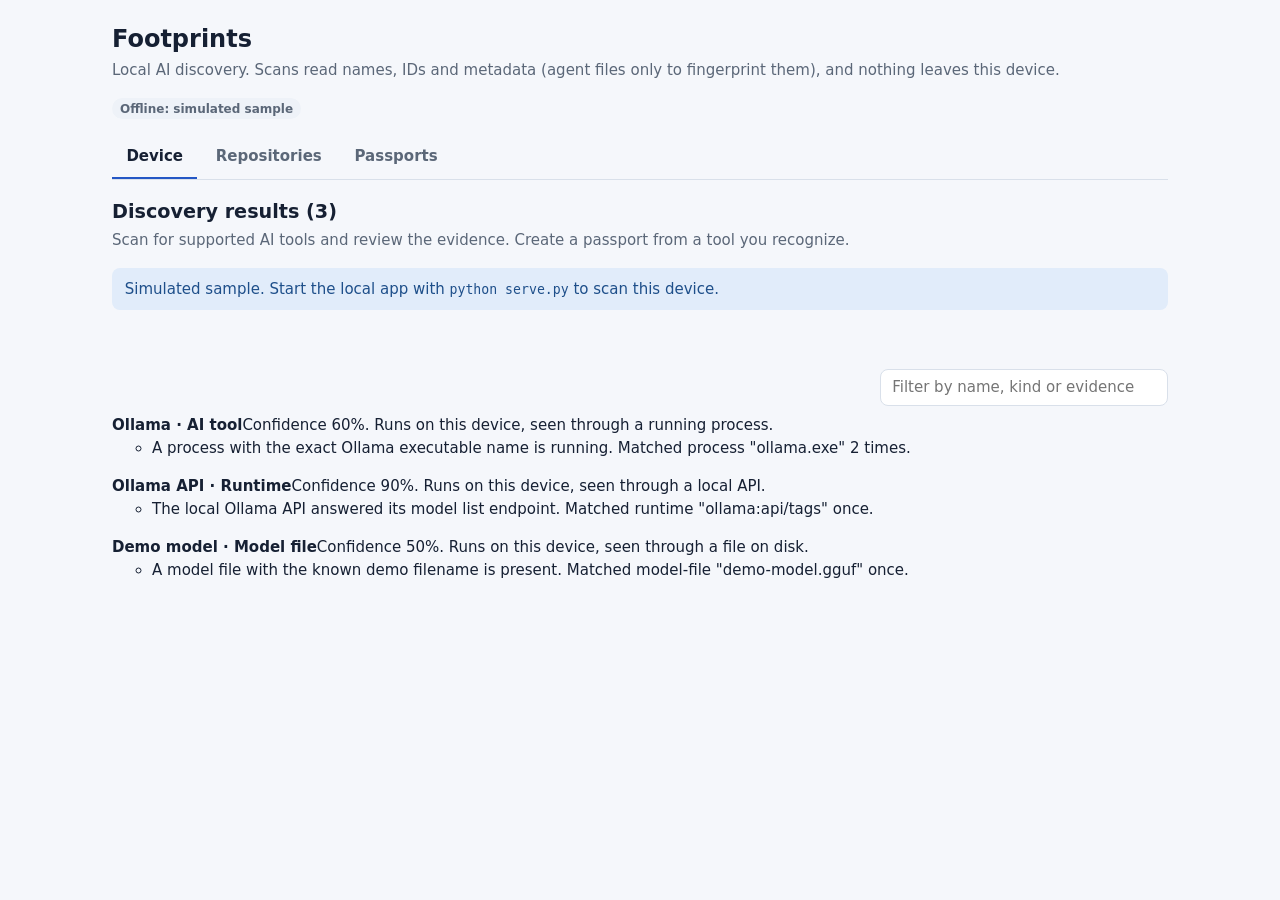
==== commit cdd19f00: "Open passport evidence in the Footprints workspace" ====
--- a/index.html
+++ b/index.html
@@ -4,34 +4,208 @@
 <meta name="viewport" content="width=device-width, initial-scale=1">
 <title>Footprints Discovery</title>
 <style>
-  body { margin: 3rem auto; max-width: 50rem; padding: 0 1rem; font: 1rem/1.6 system-ui; color: #172338; background: #f7f9fc; }
-  h1 { margin-bottom: .2rem; line-height: 1.2; }
-  .label { display: inline-block; padding: .2rem .65rem; color: #163c61; background: #deedf9; border-radius: .25rem; font-weight: 650; }
-  section { margin: 2rem 0; }
-  fieldset { display: grid; gap: .8rem; border: 0; padding: 0; margin: 0; }
-  label { display: grid; gap: .25rem; font-weight: 600; }
-  input, select, button { font: inherit; }
-  input, select { padding: .4rem; }
-  button { width: fit-content; padding: .45rem .85rem; }
-  dd { margin: 0 0 .5rem; overflow-wrap: anywhere; }
-  ul { padding: 0; list-style: none; }
-  li { margin: .65rem 0; padding: .7rem 1rem; background: white; border: 1px solid #d4deea; border-radius: .4rem; }
-  strong { display: block; }
-  .reasons { margin: .4rem 0 0; padding-left: 1.2rem; list-style: disc; }
-  .reasons li { margin: .2rem 0; padding: 0; background: none; border: 0; }
+  :root {
+    --bg: #f5f7fb; --surface: #ffffff; --surface-2: #eef2f8; --text: #162033; --muted: #5b6778;
+    --border: #d9e0ea; --accent: #2457c5; --accent-text: #ffffff;
+    --ok: #166534; --ok-bg: #dcf3e4; --warn: #9a3412; --warn-bg: #fde8dc; --info: #1e4f8a; --info-bg: #e1ecfa;
+    --shadow: 0 1px 2px rgb(16 24 40 / .06);
+  }
+  @media (prefers-color-scheme: dark) {
+    :root {
+      --bg: #11151c; --surface: #1a2029; --surface-2: #232a35; --text: #e7ebf1; --muted: #9aa6b6;
+      --border: #303947; --accent: #7aa8fb; --accent-text: #0d1320;
+      --ok: #6ee7a0; --ok-bg: #173826; --warn: #fdba74; --warn-bg: #432415; --info: #93c0f8; --info-bg: #182d47;
+      --shadow: none;
+    }
+  }
+  * { box-sizing: border-box; }
+  body { margin: 0; background: var(--bg); color: var(--text); font: 15px/1.5 system-ui, -apple-system, "Segoe UI", sans-serif; }
+  main { max-width: 68rem; margin: 0 auto; padding: 1.5rem 1rem 4rem; }
+  h1, h2, h3, h4 { margin: 0; line-height: 1.25; }
+  h1 { font-size: 1.5rem; }
+  h2 { font-size: 1.2rem; }
+  h3, h4 { font-size: 1rem; }
+  p { margin: .3rem 0; }
+  code, .mono { font-family: ui-monospace, SFMono-Regular, Menlo, Consolas, monospace; font-size: .88em; overflow-wrap: anywhere; }
+  .muted { color: var(--muted); }
+  .small { font-size: .85rem; }
+
+  .app-head { display: flex; flex-wrap: wrap; gap: .75rem 1.5rem; align-items: center; justify-content: space-between; margin-bottom: 1rem; }
+  .tabs { display: flex; gap: .25rem; border-bottom: 1px solid var(--border); margin-bottom: 1.25rem; overflow-x: auto; }
+  .tabs button { font: inherit; font-weight: 600; color: var(--muted); background: none; border: 0; border-bottom: 2px solid transparent;
+    padding: .6rem .9rem; cursor: pointer; white-space: nowrap; }
+  .tabs button[aria-selected="true"] { color: var(--text); border-bottom-color: var(--accent); }
+
+  .panel-head { display: flex; flex-wrap: wrap; gap: .75rem 1rem; align-items: flex-start; justify-content: space-between; margin-bottom: .75rem; }
+  .panel-head > div { flex: 1 1 20rem; }
+  button.primary { font: inherit; font-weight: 600; color: var(--accent-text); background: var(--accent); border: 0; border-radius: .5rem;
+    padding: .55rem 1rem; cursor: pointer; }
+  button.primary:disabled, button.secondary:disabled { opacity: .6; cursor: progress; }
+  button.secondary { font: inherit; font-size: .85rem; font-weight: 600; color: var(--accent); background: transparent;
+    border: 1px solid var(--accent); border-radius: .45rem; padding: .3rem .7rem; cursor: pointer; white-space: nowrap; }
+  .setups { margin-top: .75rem; border-top: 1px solid var(--border); padding-top: .6rem; }
+  .setups-title { font-size: .78rem; font-weight: 700; text-transform: uppercase; letter-spacing: .04em; color: var(--muted); margin: 0 0 .35rem; }
+  .setup { display: flex; gap: .75rem; align-items: center; justify-content: space-between; padding: .3rem 0; }
+  .setup > div { min-width: 0; }
+  .passport-dialog { width: min(34rem, calc(100% - 2rem)); max-height: calc(100% - 2rem); padding: 0; border: 1px solid var(--border); border-radius: .8rem; background: var(--surface); color: var(--text); }
+  .passport-dialog::backdrop { background: #10182880; }
+  .agent-form { padding: 1.25rem; }
+  .agent-form h2 { margin: 0 0 .4rem; }
+  .registration-actions { display: flex; flex-wrap: wrap; gap: .5rem; margin-top: 1rem; }
+  .agent-form fieldset { display: grid; gap: .7rem; border: 0; padding: 0; margin: .75rem 0 0; }
+  .agent-form label { display: grid; gap: .25rem; font-weight: 600; }
+  .agent-form input { font: inherit; padding: .45rem; color: var(--text); background: var(--surface); border: 1px solid var(--border); border-radius: .4rem; }
+  .agent-form button { justify-self: start; }
+  .card > button.secondary { margin-top: .6rem; }
+  .subsection { margin: 1.5rem 0 .5rem; font-size: 1rem; }
+  #model-passport { margin-top: 1.5rem; background: var(--surface); border: 1px solid var(--border); border-radius: .7rem; padding: .85rem 1rem; }
+  .banner { padding: .6rem .8rem; border-radius: .5rem; background: var(--info-bg); color: var(--info); margin: .5rem 0; }
+  .status { min-height: 1.5em; color: var(--muted); }
+  .notes { display: grid; gap: .25rem; margin: .25rem 0 .75rem; }
+  .note { font-size: .85rem; color: var(--muted); }
+  .note strong { color: var(--text); font-weight: 600; }
+
+  .tiles { display: grid; grid-template-columns: repeat(auto-fit, minmax(9.5rem, 1fr)); gap: .6rem; margin: .75rem 0; }
+  .tile { background: var(--surface); border: 1px solid var(--border); border-radius: .6rem; padding: .7rem .85rem; box-shadow: var(--shadow); }
+  .tile-value { display: block; font-size: 1.5rem; font-weight: 700; font-variant-numeric: tabular-nums; }
+  .tile-label { color: var(--muted); font-size: .85rem; }
+  .tile-ok .tile-value { color: var(--ok); }
+  .tile-warn { border-color: var(--warn); }
+  .tile-warn .tile-value { color: var(--warn); }
+
+  .toolbar { display: flex; flex-wrap: wrap; gap: .5rem; align-items: center; justify-content: space-between; margin: .5rem 0; }
+  .chips { display: flex; flex-wrap: wrap; gap: .35rem; }
+  .chip { font: inherit; font-size: .85rem; color: var(--text); background: var(--surface); border: 1px solid var(--border);
+    border-radius: 999px; padding: .25rem .7rem; cursor: pointer; }
+  .chip[aria-pressed="true"] { background: var(--text); color: var(--bg); border-color: var(--text); }
+  .chip-count { margin-left: .4rem; opacity: .7; font-variant-numeric: tabular-nums; }
+  input[type="search"] { font: inherit; color: var(--text); background: var(--surface); border: 1px solid var(--border);
+    border-radius: .5rem; padding: .4rem .7rem; min-width: 14rem; flex: 0 1 18rem; }
+
+  .cards { list-style: none; padding: 0; margin: 0; display: grid; grid-template-columns: repeat(auto-fill, minmax(21rem, 1fr)); gap: .75rem; align-items: start; }
+  .card-groups { list-style: none; padding: 0; margin: 0; display: grid; gap: 1rem; }
+  .card-group h3 { margin: 0 0 .5rem; }
+  .passport-detail { display: grid; gap: .75rem; margin-bottom: 1rem; }
+  .passport-detail[hidden] { display: none; }
+  .passport-detail > button { justify-self: start; }
+  .passport-detail .card { max-width: 48rem; }
+  .passport-detail .mono { overflow-wrap: anywhere; }
+  .passport-detail .scan-history { margin: .4rem 0 0; padding-left: 1.2rem; }
+  .card { background: var(--surface); border: 1px solid var(--border); border-radius: .7rem; padding: .85rem 1rem; box-shadow: var(--shadow); }
+  .card-warn { border-left: 4px solid var(--warn); }
+  .card-head { display: flex; flex-wrap: wrap; gap: .35rem .75rem; justify-content: space-between; align-items: flex-start; }
+  .card-head > div:first-child { min-width: 0; flex: 1 1 11rem; }
+  .badges { display: flex; flex-wrap: wrap; gap: .3rem; flex-basis: 100%; }
+  .badge { display: inline-block; font-size: .75rem; font-weight: 650; padding: .1rem .5rem; border-radius: 999px; white-space: nowrap; }
+  .badge-ok { color: var(--ok); background: var(--ok-bg); }
+  .badge-warn { color: var(--warn); background: var(--warn-bg); }
+  .badge-info { color: var(--info); background: var(--info-bg); }
+  .badge-muted { color: var(--muted); background: var(--surface-2); }
+  .facts { margin: .5rem 0 0; padding-left: 1.1rem; }
+  .facts li { margin: .1rem 0; }
+  .warn-text { color: var(--warn); font-weight: 600; }
+  details { margin-top: .5rem; }
+  summary { cursor: pointer; font-size: .9rem; font-weight: 600; }
+  details ul { margin: .35rem 0 0; padding-left: 1.1rem; }
+  .meta-grid { display: grid; grid-template-columns: max-content 1fr; gap: .1rem .75rem; margin: .5rem 0 0; font-size: .9rem; }
+  .meta-grid dt { color: var(--muted); }
+  .meta-grid dd { margin: 0; overflow-wrap: anywhere; }
+  .tags { display: flex; flex-wrap: wrap; gap: .3rem; margin-top: .55rem; }
+  .tag { font-size: .78rem; padding: .1rem .45rem; border-radius: .35rem; background: var(--surface-2); border: 1px solid var(--border); }
+  .cards > .empty { grid-column: 1 / -1; }
+  .empty { padding: 2rem 1rem; text-align: center; color: var(--muted); background: var(--surface); border: 1px dashed var(--border); border-radius: .7rem; }
+
+  form fieldset { display: grid; gap: .8rem; border: 0; padding: 0; margin: 0; max-width: 32rem; }
+  form label { display: grid; gap: .25rem; font-weight: 600; }
+  form input, form select { font: inherit; padding: .45rem; color: var(--text); background: var(--surface); border: 1px solid var(--border); border-radius: .4rem; }
+  #passport-result { background: var(--surface); border: 1px solid var(--border); border-radius: .7rem; padding: .85rem 1rem; margin-top: .75rem; }
+  #passport-result dd { margin: 0 0 .5rem; }
+  @media (max-width: 40rem) { .cards { grid-template-columns: 1fr; } input[type="search"] { min-width: 0; flex: 1 1 100%; } }
 </style>
+<script src="ui.js" defer></script>
 <script src="discovery.js" defer></script>
+<script src="repositories.js" defer></script>
+<script src="passports.js" defer></script>
 <script src="passport.js" defer></script>
 <main>
-  <h1>Footprints Discovery</h1>
-  <section aria-labelledby="passport-heading">
-    <h2 id="passport-heading">Create a model passport</h2>
-    <p id="local-service-note">Start the local app with <code>python serve.py</code> to create and verify passports with Forkit Core.</p>
+  <header class="app-head">
+    <div>
+      <h1>Footprints</h1>
+      <p class="muted">Local AI discovery. Scans read names, IDs and metadata (agent files only to fingerprint them), and nothing leaves this device.</p>
+    </div>
+    <span id="connection" class="badge badge-muted">Offline: simulated sample</span>
+  </header>
+
+  <nav class="tabs" role="tablist" aria-label="Views">
+    <button role="tab" id="tab-device" aria-controls="panel-device" data-view="device">Device</button>
+    <button role="tab" id="tab-repos" aria-controls="panel-repos" data-view="repositories">Repositories</button>
+    <button role="tab" id="tab-passports" aria-controls="panel-passports" data-view="passports">Passports</button>
+  </nav>
+
+  <section id="panel-device" role="tabpanel" aria-labelledby="tab-device">
+    <div class="panel-head">
+      <div>
+        <h2 id="summary">AI tools on this device</h2>
+        <p class="muted">Scan for supported AI tools and review the evidence. Create a passport from a tool you recognize.</p>
+      </div>
+      <button type="button" class="primary" id="scan-device" hidden>Scan this device</button>
+    </div>
+    <p class="banner" id="discovery-source">Simulated sample. Start the local app with <code>python serve.py</code> to scan this device.</p>
+    <p id="scan-status" class="status" role="status"></p>
+    <div id="device-notes" class="notes"></div>
+    <div id="device-tiles" class="tiles"></div>
+    <div class="toolbar">
+      <div id="device-filters" class="chips" aria-label="Filter tools"></div>
+      <input type="search" id="device-search" placeholder="Filter by name, kind or evidence" aria-label="Filter tools">
+    </div>
+    <ul id="findings" class="card-groups" aria-labelledby="summary"></ul>
+    <noscript>Enable JavaScript to display the discovery results.</noscript>
+  </section>
+
+  <section id="panel-repos" role="tabpanel" aria-labelledby="tab-repos" hidden>
+    <div class="panel-head">
+      <div>
+        <h2 id="repos-heading">Repositories</h2>
+        <p class="muted">Git repositories on this device, when they were cloned and last used, and the AI agent files in them. Reads git metadata and file names, never your code, commit messages or author details. Agent files are read only to compute a fingerprint; their text is never stored or shown. Each scan is saved on this device to show what changed.</p>
+      </div>
+      <button type="button" class="primary" id="scan-repos" hidden>Scan repositories</button>
+    </div>
+    <p class="banner" id="repos-offline">Start the local app with <code>python serve.py</code> to scan repositories.</p>
+    <p id="repos-status" class="status" role="status"></p>
+    <div id="repos-tiles" class="tiles"></div>
+    <div class="toolbar">
+      <div id="repos-filters" class="chips" aria-label="Filter repositories"></div>
+      <input type="search" id="repos-search" placeholder="Filter by name, path or origin" aria-label="Filter repositories">
+    </div>
+    <ul id="repos-list" class="cards" aria-labelledby="repos-heading"></ul>
+    <div id="repos-missing"></div>
+  </section>
+
+  <section id="panel-passports" role="tabpanel" aria-labelledby="tab-passports" hidden>
+    <div class="panel-head">
+      <div>
+        <h2 id="passport-heading" tabindex="-1">Passports</h2>
+        <p class="muted">Forkit Core passports give an AI tool, an agent setup or a model a permanent, checkable identity. Every passport is checked: is the stored record unchanged, and is the same program or agent setup still there?</p>
+      </div>
+      <button type="button" class="primary" id="refresh-passports">Check passports</button>
+    </div>
+    <p class="banner" id="local-service-note">Start the local app with <code>python serve.py</code> to create and check passports with Forkit Core.</p>
+    <div id="passports-local" hidden>
+      <p id="registration-result" class="status" role="status" tabindex="-1"></p>
+      <p id="passports-status" class="status" role="status"></p>
+      <div id="passport-overview">
+        <div id="passport-tiles" class="tiles"></div>
+        <ul id="passport-list" class="card-groups" aria-label="Passports"></ul>
+      </div>
+      <div id="passport-detail" class="passport-detail" hidden></div>
+    </div>
+    <details id="model-passport">
+      <summary>Register a model file</summary>
+      <p class="muted small">Footprints hashes the file in your browser and sends only the hash and metadata to Forkit Core on this device.</p>
     <form id="passport-form" hidden>
-      <p>Choose a model file and review its metadata. Footprints hashes the file in your browser and sends the hash and metadata to Forkit Core on this device.</p>
       <fieldset>
         <label>Model artifact <input type="file" name="artifact" aria-describedby="artifact-limit" required></label>
-        <small id="artifact-limit">Choose one nonempty file up to 64 MiB.</small>
+        <small id="artifact-limit" class="muted">Choose one nonempty file up to 64 MiB.</small>
         <label>Model name <input name="name" required></label>
         <label>Version <input name="version" value="1.0.0" pattern="[0-9]+\.[0-9]+(\.[0-9]+)?" title="Enter a version such as 1.0 or 1.0.0" required></label>
         <label>Creator <input name="creator" required></label>
@@ -56,26 +230,21 @@
             <option value="other">Other</option>
           </select>
         </label>
-        <button type="submit">Create and verify passport</button>
+        <button type="submit" class="primary">Create and verify passport</button>
       </fieldset>
     </form>
-    <p id="passport-status" role="status"></p>
-    <div id="passport-result" hidden>
+    <p id="passport-status" class="status" role="status" tabindex="-1"></p>
+    <div id="passport-result" tabindex="-1" hidden>
       <dl>
-        <dt>Passport ID</dt>
+        <dt class="muted">Passport ID</dt>
         <dd><code id="passport-id"></code></dd>
-        <dt>File SHA-256</dt>
+        <dt class="muted">File SHA-256</dt>
         <dd><code id="artifact-hash"></code></dd>
       </dl>
-      <button type="button" id="verify-again">Recheck passport identity</button>
-    </div>
-  </section>
-  <section aria-labelledby="summary">
-    <p class="label">Simulated sample</p>
-    <h2 id="summary">Discovery results</h2>
-    <p>Explore how fictional signals identify tools, runtimes, and models. Each result lists the signals behind it and how confident the match is.</p>
-    <ul id="findings" aria-labelledby="summary"></ul>
-    <noscript>Enable JavaScript to display the discovery results.</noscript>
+      <button type="button" class="primary" id="verify-again">Recheck passport identity</button>
+    </div>
+    </details>
   </section>
 </main>
+<dialog id="agent-passport" class="passport-dialog" aria-labelledby="registration-heading"></dialog>
 </html>
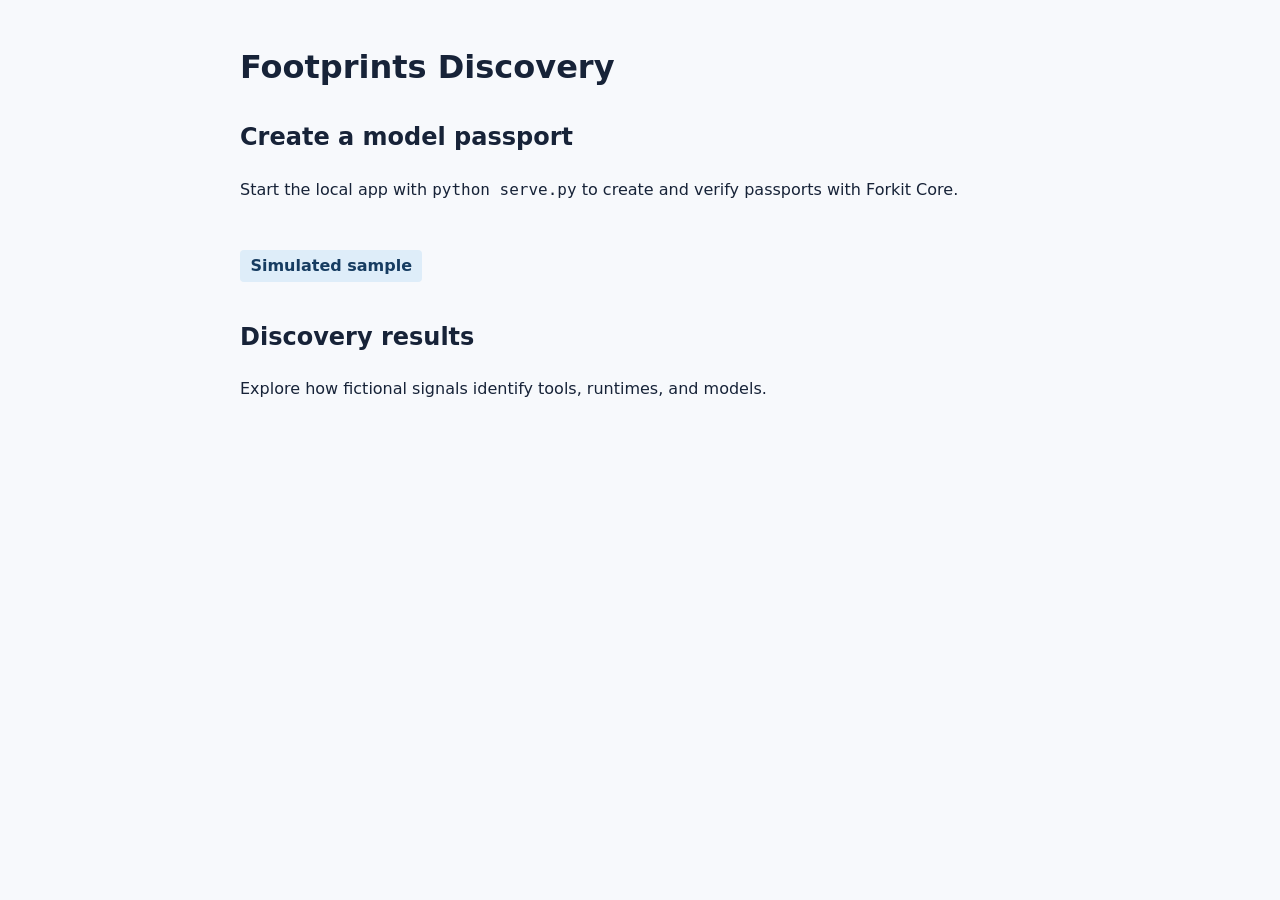
==== commit f445cc06: "Merge pull request #11 from Forkit-Dev-Core/docs/public-community-cleanup Clarify public examples an" ====
--- a/index.html
+++ b/index.html
@@ -4,208 +4,37 @@
 <meta name="viewport" content="width=device-width, initial-scale=1">
 <title>Footprints Discovery</title>
 <style>
-  :root {
-    --bg: #f5f7fb; --surface: #ffffff; --surface-2: #eef2f8; --text: #162033; --muted: #5b6778;
-    --border: #d9e0ea; --accent: #2457c5; --accent-text: #ffffff;
-    --ok: #166534; --ok-bg: #dcf3e4; --warn: #9a3412; --warn-bg: #fde8dc; --info: #1e4f8a; --info-bg: #e1ecfa;
-    --shadow: 0 1px 2px rgb(16 24 40 / .06);
+  body { margin: 3rem auto; max-width: 50rem; padding: 0 1rem; font: 1rem/1.6 system-ui; color: #172338; background: #f7f9fc; }
+  h1 { margin-bottom: .2rem; line-height: 1.2; }
+  .label { display: inline-block; padding: .2rem .65rem; color: #163c61; background: #deedf9; border-radius: .25rem; font-weight: 650; }
+  section { margin: 2rem 0; }
+  fieldset { display: grid; gap: .8rem; border: 0; padding: 0; margin: 0; }
+  label { display: grid; gap: .25rem; font-weight: 600; }
+  input, select, button { font: inherit; }
+  input, select { padding: .4rem; }
+  button { width: fit-content; padding: .45rem .85rem; }
+  dd { margin: 0 0 .5rem; overflow-wrap: anywhere; }
+  ul { padding: 0; list-style: none; }
+  li { margin: .65rem 0; padding: .7rem 1rem; background: white; border: 1px solid #d4deea; border-radius: .4rem; }
+  strong { display: block; }
+  .print-note { display: none; }
+  @media print {
+    section[aria-labelledby="passport-heading"] { display: none; }
+    .print-note { display: block; }
   }
-  @media (prefers-color-scheme: dark) {
-    :root {
-      --bg: #11151c; --surface: #1a2029; --surface-2: #232a35; --text: #e7ebf1; --muted: #9aa6b6;
-      --border: #303947; --accent: #7aa8fb; --accent-text: #0d1320;
-      --ok: #6ee7a0; --ok-bg: #173826; --warn: #fdba74; --warn-bg: #432415; --info: #93c0f8; --info-bg: #182d47;
-      --shadow: none;
-    }
-  }
-  * { box-sizing: border-box; }
-  body { margin: 0; background: var(--bg); color: var(--text); font: 15px/1.5 system-ui, -apple-system, "Segoe UI", sans-serif; }
-  main { max-width: 68rem; margin: 0 auto; padding: 1.5rem 1rem 4rem; }
-  h1, h2, h3, h4 { margin: 0; line-height: 1.25; }
-  h1 { font-size: 1.5rem; }
-  h2 { font-size: 1.2rem; }
-  h3, h4 { font-size: 1rem; }
-  p { margin: .3rem 0; }
-  code, .mono { font-family: ui-monospace, SFMono-Regular, Menlo, Consolas, monospace; font-size: .88em; overflow-wrap: anywhere; }
-  .muted { color: var(--muted); }
-  .small { font-size: .85rem; }
-
-  .app-head { display: flex; flex-wrap: wrap; gap: .75rem 1.5rem; align-items: center; justify-content: space-between; margin-bottom: 1rem; }
-  .tabs { display: flex; gap: .25rem; border-bottom: 1px solid var(--border); margin-bottom: 1.25rem; overflow-x: auto; }
-  .tabs button { font: inherit; font-weight: 600; color: var(--muted); background: none; border: 0; border-bottom: 2px solid transparent;
-    padding: .6rem .9rem; cursor: pointer; white-space: nowrap; }
-  .tabs button[aria-selected="true"] { color: var(--text); border-bottom-color: var(--accent); }
-
-  .panel-head { display: flex; flex-wrap: wrap; gap: .75rem 1rem; align-items: flex-start; justify-content: space-between; margin-bottom: .75rem; }
-  .panel-head > div { flex: 1 1 20rem; }
-  button.primary { font: inherit; font-weight: 600; color: var(--accent-text); background: var(--accent); border: 0; border-radius: .5rem;
-    padding: .55rem 1rem; cursor: pointer; }
-  button.primary:disabled, button.secondary:disabled { opacity: .6; cursor: progress; }
-  button.secondary { font: inherit; font-size: .85rem; font-weight: 600; color: var(--accent); background: transparent;
-    border: 1px solid var(--accent); border-radius: .45rem; padding: .3rem .7rem; cursor: pointer; white-space: nowrap; }
-  .setups { margin-top: .75rem; border-top: 1px solid var(--border); padding-top: .6rem; }
-  .setups-title { font-size: .78rem; font-weight: 700; text-transform: uppercase; letter-spacing: .04em; color: var(--muted); margin: 0 0 .35rem; }
-  .setup { display: flex; gap: .75rem; align-items: center; justify-content: space-between; padding: .3rem 0; }
-  .setup > div { min-width: 0; }
-  .passport-dialog { width: min(34rem, calc(100% - 2rem)); max-height: calc(100% - 2rem); padding: 0; border: 1px solid var(--border); border-radius: .8rem; background: var(--surface); color: var(--text); }
-  .passport-dialog::backdrop { background: #10182880; }
-  .agent-form { padding: 1.25rem; }
-  .agent-form h2 { margin: 0 0 .4rem; }
-  .registration-actions { display: flex; flex-wrap: wrap; gap: .5rem; margin-top: 1rem; }
-  .agent-form fieldset { display: grid; gap: .7rem; border: 0; padding: 0; margin: .75rem 0 0; }
-  .agent-form label { display: grid; gap: .25rem; font-weight: 600; }
-  .agent-form input { font: inherit; padding: .45rem; color: var(--text); background: var(--surface); border: 1px solid var(--border); border-radius: .4rem; }
-  .agent-form button { justify-self: start; }
-  .card > button.secondary { margin-top: .6rem; }
-  .subsection { margin: 1.5rem 0 .5rem; font-size: 1rem; }
-  #model-passport { margin-top: 1.5rem; background: var(--surface); border: 1px solid var(--border); border-radius: .7rem; padding: .85rem 1rem; }
-  .banner { padding: .6rem .8rem; border-radius: .5rem; background: var(--info-bg); color: var(--info); margin: .5rem 0; }
-  .status { min-height: 1.5em; color: var(--muted); }
-  .notes { display: grid; gap: .25rem; margin: .25rem 0 .75rem; }
-  .note { font-size: .85rem; color: var(--muted); }
-  .note strong { color: var(--text); font-weight: 600; }
-
-  .tiles { display: grid; grid-template-columns: repeat(auto-fit, minmax(9.5rem, 1fr)); gap: .6rem; margin: .75rem 0; }
-  .tile { background: var(--surface); border: 1px solid var(--border); border-radius: .6rem; padding: .7rem .85rem; box-shadow: var(--shadow); }
-  .tile-value { display: block; font-size: 1.5rem; font-weight: 700; font-variant-numeric: tabular-nums; }
-  .tile-label { color: var(--muted); font-size: .85rem; }
-  .tile-ok .tile-value { color: var(--ok); }
-  .tile-warn { border-color: var(--warn); }
-  .tile-warn .tile-value { color: var(--warn); }
-
-  .toolbar { display: flex; flex-wrap: wrap; gap: .5rem; align-items: center; justify-content: space-between; margin: .5rem 0; }
-  .chips { display: flex; flex-wrap: wrap; gap: .35rem; }
-  .chip { font: inherit; font-size: .85rem; color: var(--text); background: var(--surface); border: 1px solid var(--border);
-    border-radius: 999px; padding: .25rem .7rem; cursor: pointer; }
-  .chip[aria-pressed="true"] { background: var(--text); color: var(--bg); border-color: var(--text); }
-  .chip-count { margin-left: .4rem; opacity: .7; font-variant-numeric: tabular-nums; }
-  input[type="search"] { font: inherit; color: var(--text); background: var(--surface); border: 1px solid var(--border);
-    border-radius: .5rem; padding: .4rem .7rem; min-width: 14rem; flex: 0 1 18rem; }
-
-  .cards { list-style: none; padding: 0; margin: 0; display: grid; grid-template-columns: repeat(auto-fill, minmax(21rem, 1fr)); gap: .75rem; align-items: start; }
-  .card-groups { list-style: none; padding: 0; margin: 0; display: grid; gap: 1rem; }
-  .card-group h3 { margin: 0 0 .5rem; }
-  .passport-detail { display: grid; gap: .75rem; margin-bottom: 1rem; }
-  .passport-detail[hidden] { display: none; }
-  .passport-detail > button { justify-self: start; }
-  .passport-detail .card { max-width: 48rem; }
-  .passport-detail .mono { overflow-wrap: anywhere; }
-  .passport-detail .scan-history { margin: .4rem 0 0; padding-left: 1.2rem; }
-  .card { background: var(--surface); border: 1px solid var(--border); border-radius: .7rem; padding: .85rem 1rem; box-shadow: var(--shadow); }
-  .card-warn { border-left: 4px solid var(--warn); }
-  .card-head { display: flex; flex-wrap: wrap; gap: .35rem .75rem; justify-content: space-between; align-items: flex-start; }
-  .card-head > div:first-child { min-width: 0; flex: 1 1 11rem; }
-  .badges { display: flex; flex-wrap: wrap; gap: .3rem; flex-basis: 100%; }
-  .badge { display: inline-block; font-size: .75rem; font-weight: 650; padding: .1rem .5rem; border-radius: 999px; white-space: nowrap; }
-  .badge-ok { color: var(--ok); background: var(--ok-bg); }
-  .badge-warn { color: var(--warn); background: var(--warn-bg); }
-  .badge-info { color: var(--info); background: var(--info-bg); }
-  .badge-muted { color: var(--muted); background: var(--surface-2); }
-  .facts { margin: .5rem 0 0; padding-left: 1.1rem; }
-  .facts li { margin: .1rem 0; }
-  .warn-text { color: var(--warn); font-weight: 600; }
-  details { margin-top: .5rem; }
-  summary { cursor: pointer; font-size: .9rem; font-weight: 600; }
-  details ul { margin: .35rem 0 0; padding-left: 1.1rem; }
-  .meta-grid { display: grid; grid-template-columns: max-content 1fr; gap: .1rem .75rem; margin: .5rem 0 0; font-size: .9rem; }
-  .meta-grid dt { color: var(--muted); }
-  .meta-grid dd { margin: 0; overflow-wrap: anywhere; }
-  .tags { display: flex; flex-wrap: wrap; gap: .3rem; margin-top: .55rem; }
-  .tag { font-size: .78rem; padding: .1rem .45rem; border-radius: .35rem; background: var(--surface-2); border: 1px solid var(--border); }
-  .cards > .empty { grid-column: 1 / -1; }
-  .empty { padding: 2rem 1rem; text-align: center; color: var(--muted); background: var(--surface); border: 1px dashed var(--border); border-radius: .7rem; }
-
-  form fieldset { display: grid; gap: .8rem; border: 0; padding: 0; margin: 0; max-width: 32rem; }
-  form label { display: grid; gap: .25rem; font-weight: 600; }
-  form input, form select { font: inherit; padding: .45rem; color: var(--text); background: var(--surface); border: 1px solid var(--border); border-radius: .4rem; }
-  #passport-result { background: var(--surface); border: 1px solid var(--border); border-radius: .7rem; padding: .85rem 1rem; margin-top: .75rem; }
-  #passport-result dd { margin: 0 0 .5rem; }
-  @media (max-width: 40rem) { .cards { grid-template-columns: 1fr; } input[type="search"] { min-width: 0; flex: 1 1 100%; } }
 </style>
-<script src="ui.js" defer></script>
 <script src="discovery.js" defer></script>
-<script src="repositories.js" defer></script>
-<script src="passports.js" defer></script>
 <script src="passport.js" defer></script>
 <main>
-  <header class="app-head">
-    <div>
-      <h1>Footprints</h1>
-      <p class="muted">Local AI discovery. Scans read names, IDs and metadata (agent files only to fingerprint them), and nothing leaves this device.</p>
-    </div>
-    <span id="connection" class="badge badge-muted">Offline: simulated sample</span>
-  </header>
-
-  <nav class="tabs" role="tablist" aria-label="Views">
-    <button role="tab" id="tab-device" aria-controls="panel-device" data-view="device">Device</button>
-    <button role="tab" id="tab-repos" aria-controls="panel-repos" data-view="repositories">Repositories</button>
-    <button role="tab" id="tab-passports" aria-controls="panel-passports" data-view="passports">Passports</button>
-  </nav>
-
-  <section id="panel-device" role="tabpanel" aria-labelledby="tab-device">
-    <div class="panel-head">
-      <div>
-        <h2 id="summary">AI tools on this device</h2>
-        <p class="muted">Scan for supported AI tools and review the evidence. Create a passport from a tool you recognize.</p>
-      </div>
-      <button type="button" class="primary" id="scan-device" hidden>Scan this device</button>
-    </div>
-    <p class="banner" id="discovery-source">Simulated sample. Start the local app with <code>python serve.py</code> to scan this device.</p>
-    <p id="scan-status" class="status" role="status"></p>
-    <div id="device-notes" class="notes"></div>
-    <div id="device-tiles" class="tiles"></div>
-    <div class="toolbar">
-      <div id="device-filters" class="chips" aria-label="Filter tools"></div>
-      <input type="search" id="device-search" placeholder="Filter by name, kind or evidence" aria-label="Filter tools">
-    </div>
-    <ul id="findings" class="card-groups" aria-labelledby="summary"></ul>
-    <noscript>Enable JavaScript to display the discovery results.</noscript>
-  </section>
-
-  <section id="panel-repos" role="tabpanel" aria-labelledby="tab-repos" hidden>
-    <div class="panel-head">
-      <div>
-        <h2 id="repos-heading">Repositories</h2>
-        <p class="muted">Git repositories on this device, when they were cloned and last used, and the AI agent files in them. Reads git metadata and file names, never your code, commit messages or author details. Agent files are read only to compute a fingerprint; their text is never stored or shown. Each scan is saved on this device to show what changed.</p>
-      </div>
-      <button type="button" class="primary" id="scan-repos" hidden>Scan repositories</button>
-    </div>
-    <p class="banner" id="repos-offline">Start the local app with <code>python serve.py</code> to scan repositories.</p>
-    <p id="repos-status" class="status" role="status"></p>
-    <div id="repos-tiles" class="tiles"></div>
-    <div class="toolbar">
-      <div id="repos-filters" class="chips" aria-label="Filter repositories"></div>
-      <input type="search" id="repos-search" placeholder="Filter by name, path or origin" aria-label="Filter repositories">
-    </div>
-    <ul id="repos-list" class="cards" aria-labelledby="repos-heading"></ul>
-    <div id="repos-missing"></div>
-  </section>
-
-  <section id="panel-passports" role="tabpanel" aria-labelledby="tab-passports" hidden>
-    <div class="panel-head">
-      <div>
-        <h2 id="passport-heading" tabindex="-1">Passports</h2>
-        <p class="muted">Forkit Core passports give an AI tool, an agent setup or a model a permanent, checkable identity. Every passport is checked: is the stored record unchanged, and is the same program or agent setup still there?</p>
-      </div>
-      <button type="button" class="primary" id="refresh-passports">Check passports</button>
-    </div>
-    <p class="banner" id="local-service-note">Start the local app with <code>python serve.py</code> to create and check passports with Forkit Core.</p>
-    <div id="passports-local" hidden>
-      <p id="registration-result" class="status" role="status" tabindex="-1"></p>
-      <p id="passports-status" class="status" role="status"></p>
-      <div id="passport-overview">
-        <div id="passport-tiles" class="tiles"></div>
-        <ul id="passport-list" class="card-groups" aria-label="Passports"></ul>
-      </div>
-      <div id="passport-detail" class="passport-detail" hidden></div>
-    </div>
-    <details id="model-passport">
-      <summary>Register a model file</summary>
-      <p class="muted small">Footprints hashes the file in your browser and sends only the hash and metadata to Forkit Core on this device.</p>
+  <h1>Footprints Discovery</h1>
+  <section aria-labelledby="passport-heading">
+    <h2 id="passport-heading">Create a model passport</h2>
+    <p id="local-service-note">Start the local app with <code>python serve.py</code> to create and verify passports with Forkit Core.</p>
     <form id="passport-form" hidden>
+      <p>Choose a model file and review its metadata. Footprints hashes the file in your browser and sends the hash and metadata to Forkit Core on this device.</p>
       <fieldset>
         <label>Model artifact <input type="file" name="artifact" aria-describedby="artifact-limit" required></label>
-        <small id="artifact-limit" class="muted">Choose one nonempty file up to 64 MiB.</small>
+        <small id="artifact-limit">Choose one nonempty file up to 64 MiB.</small>
         <label>Model name <input name="name" required></label>
         <label>Version <input name="version" value="1.0.0" pattern="[0-9]+\.[0-9]+(\.[0-9]+)?" title="Enter a version such as 1.0 or 1.0.0" required></label>
         <label>Creator <input name="creator" required></label>
@@ -230,21 +59,30 @@
             <option value="other">Other</option>
           </select>
         </label>
-        <button type="submit" class="primary">Create and verify passport</button>
+        <button type="submit">Create and verify passport</button>
       </fieldset>
     </form>
-    <p id="passport-status" class="status" role="status" tabindex="-1"></p>
-    <div id="passport-result" tabindex="-1" hidden>
+    <p id="passport-status" role="status"></p>
+    <div id="passport-result" hidden>
       <dl>
-        <dt class="muted">Passport ID</dt>
+        <dt>Passport ID</dt>
         <dd><code id="passport-id"></code></dd>
-        <dt class="muted">File SHA-256</dt>
+        <dt>File SHA-256</dt>
         <dd><code id="artifact-hash"></code></dd>
       </dl>
-      <button type="button" class="primary" id="verify-again">Recheck passport identity</button>
+      <button type="button" id="verify-again">Recheck passport identity</button>
     </div>
-    </details>
+  </section>
+  <section aria-labelledby="summary">
+    <p class="label">Simulated sample</p>
+    <h2 id="summary">Discovery results</h2>
+    <p>Explore how fictional signals identify tools, runtimes, and models.</p>
+    <ul id="findings" aria-labelledby="summary"></ul>
+    <noscript>Enable JavaScript to display the discovery results.</noscript>
   </section>
 </main>
-<dialog id="agent-passport" class="passport-dialog" aria-labelledby="registration-heading"></dialog>
+<aside class="print-note">
+  <h1>Footprints</h1>
+  <p>Printed results show the synthetic discovery sample.</p>
+</aside>
 </html>
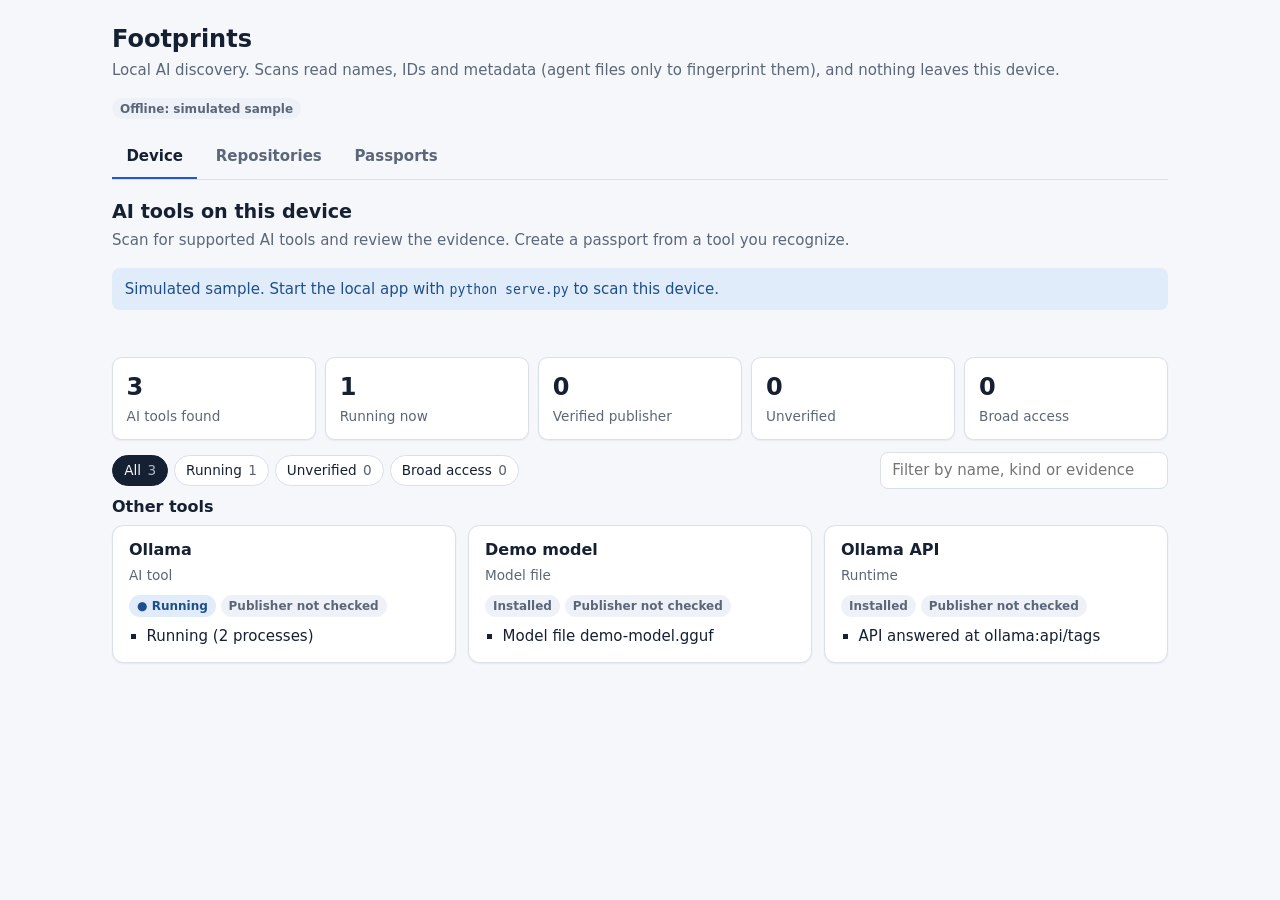
==== commit 8cf880ce: "Merge pull request #10 from syedofc/windows-discovery-download Ship device discovery and passports i" ====
--- a/index.html
+++ b/index.html
@@ -4,37 +4,217 @@
 <meta name="viewport" content="width=device-width, initial-scale=1">
 <title>Footprints Discovery</title>
 <style>
-  body { margin: 3rem auto; max-width: 50rem; padding: 0 1rem; font: 1rem/1.6 system-ui; color: #172338; background: #f7f9fc; }
-  h1 { margin-bottom: .2rem; line-height: 1.2; }
-  .label { display: inline-block; padding: .2rem .65rem; color: #163c61; background: #deedf9; border-radius: .25rem; font-weight: 650; }
-  section { margin: 2rem 0; }
-  fieldset { display: grid; gap: .8rem; border: 0; padding: 0; margin: 0; }
-  label { display: grid; gap: .25rem; font-weight: 600; }
-  input, select, button { font: inherit; }
-  input, select { padding: .4rem; }
-  button { width: fit-content; padding: .45rem .85rem; }
-  dd { margin: 0 0 .5rem; overflow-wrap: anywhere; }
-  ul { padding: 0; list-style: none; }
-  li { margin: .65rem 0; padding: .7rem 1rem; background: white; border: 1px solid #d4deea; border-radius: .4rem; }
-  strong { display: block; }
+  :root {
+    --bg: #f5f7fb; --surface: #ffffff; --surface-2: #eef2f8; --text: #162033; --muted: #5b6778;
+    --border: #d9e0ea; --accent: #2457c5; --accent-text: #ffffff;
+    --ok: #166534; --ok-bg: #dcf3e4; --warn: #9a3412; --warn-bg: #fde8dc; --info: #1e4f8a; --info-bg: #e1ecfa;
+    --shadow: 0 1px 2px rgb(16 24 40 / .06);
+  }
+  @media (prefers-color-scheme: dark) {
+    :root {
+      --bg: #11151c; --surface: #1a2029; --surface-2: #232a35; --text: #e7ebf1; --muted: #9aa6b6;
+      --border: #303947; --accent: #7aa8fb; --accent-text: #0d1320;
+      --ok: #6ee7a0; --ok-bg: #173826; --warn: #fdba74; --warn-bg: #432415; --info: #93c0f8; --info-bg: #182d47;
+      --shadow: none;
+    }
+  }
+  * { box-sizing: border-box; }
+  body { margin: 0; background: var(--bg); color: var(--text); font: 15px/1.5 system-ui, -apple-system, "Segoe UI", sans-serif; }
+  main { max-width: 68rem; margin: 0 auto; padding: 1.5rem 1rem 4rem; }
+  h1, h2, h3, h4 { margin: 0; line-height: 1.25; }
+  h1 { font-size: 1.5rem; }
+  h2 { font-size: 1.2rem; }
+  h3, h4 { font-size: 1rem; }
+  p { margin: .3rem 0; }
+  code, .mono { font-family: ui-monospace, SFMono-Regular, Menlo, Consolas, monospace; font-size: .88em; overflow-wrap: anywhere; }
+  .muted { color: var(--muted); }
+  .small { font-size: .85rem; }
+
+  .app-head { display: flex; flex-wrap: wrap; gap: .75rem 1.5rem; align-items: center; justify-content: space-between; margin-bottom: 1rem; }
+  .tabs { display: flex; gap: .25rem; border-bottom: 1px solid var(--border); margin-bottom: 1.25rem; overflow-x: auto; }
+  .tabs button { font: inherit; font-weight: 600; color: var(--muted); background: none; border: 0; border-bottom: 2px solid transparent;
+    padding: .6rem .9rem; cursor: pointer; white-space: nowrap; }
+  .tabs button[aria-selected="true"] { color: var(--text); border-bottom-color: var(--accent); }
+
+  .panel-head { display: flex; flex-wrap: wrap; gap: .75rem 1rem; align-items: flex-start; justify-content: space-between; margin-bottom: .75rem; }
+  .panel-head > div { flex: 1 1 20rem; }
+  button.primary { font: inherit; font-weight: 600; color: var(--accent-text); background: var(--accent); border: 0; border-radius: .5rem;
+    padding: .55rem 1rem; cursor: pointer; }
+  button.primary:disabled, button.secondary:disabled { opacity: .6; cursor: progress; }
+  button.secondary { font: inherit; font-size: .85rem; font-weight: 600; color: var(--accent); background: transparent;
+    border: 1px solid var(--accent); border-radius: .45rem; padding: .3rem .7rem; cursor: pointer; white-space: nowrap; }
+  .setups { margin-top: .75rem; border-top: 1px solid var(--border); padding-top: .6rem; }
+  .setups-title { font-size: .78rem; font-weight: 700; text-transform: uppercase; letter-spacing: .04em; color: var(--muted); margin: 0 0 .35rem; }
+  .setup { display: flex; gap: .75rem; align-items: center; justify-content: space-between; padding: .3rem 0; }
+  .setup > div { min-width: 0; }
+  .passport-dialog { width: min(34rem, calc(100% - 2rem)); max-height: calc(100% - 2rem); padding: 0; border: 1px solid var(--border); border-radius: .8rem; background: var(--surface); color: var(--text); }
+  .passport-dialog::backdrop { background: #10182880; }
+  .agent-form { padding: 1.25rem; }
+  .agent-form h2 { margin: 0 0 .4rem; }
+  .registration-actions { display: flex; flex-wrap: wrap; gap: .5rem; margin-top: 1rem; }
+  .agent-form fieldset { display: grid; gap: .7rem; border: 0; padding: 0; margin: .75rem 0 0; }
+  .agent-form label { display: grid; gap: .25rem; font-weight: 600; }
+  .agent-form input { font: inherit; padding: .45rem; color: var(--text); background: var(--surface); border: 1px solid var(--border); border-radius: .4rem; }
+  .agent-form button { justify-self: start; }
+  .card > button.secondary { margin-top: .6rem; }
+  .subsection { margin: 1.5rem 0 .5rem; font-size: 1rem; }
+  #model-passport { margin-top: 1.5rem; background: var(--surface); border: 1px solid var(--border); border-radius: .7rem; padding: .85rem 1rem; }
+  .banner { padding: .6rem .8rem; border-radius: .5rem; background: var(--info-bg); color: var(--info); margin: .5rem 0; }
+  .status { min-height: 1.5em; color: var(--muted); }
+  .notes { display: grid; gap: .25rem; margin: .25rem 0 .75rem; }
+  .note { font-size: .85rem; color: var(--muted); }
+  .note strong { color: var(--text); font-weight: 600; }
+
+  .tiles { display: grid; grid-template-columns: repeat(auto-fit, minmax(9.5rem, 1fr)); gap: .6rem; margin: .75rem 0; }
+  .tile { background: var(--surface); border: 1px solid var(--border); border-radius: .6rem; padding: .7rem .85rem; box-shadow: var(--shadow); }
+  .tile-value { display: block; font-size: 1.5rem; font-weight: 700; font-variant-numeric: tabular-nums; }
+  .tile-label { color: var(--muted); font-size: .85rem; }
+  .tile-ok .tile-value { color: var(--ok); }
+  .tile-warn { border-color: var(--warn); }
+  .tile-warn .tile-value { color: var(--warn); }
+
+  .toolbar { display: flex; flex-wrap: wrap; gap: .5rem; align-items: center; justify-content: space-between; margin: .5rem 0; }
+  .chips { display: flex; flex-wrap: wrap; gap: .35rem; }
+  .chip { font: inherit; font-size: .85rem; color: var(--text); background: var(--surface); border: 1px solid var(--border);
+    border-radius: 999px; padding: .25rem .7rem; cursor: pointer; }
+  .chip[aria-pressed="true"] { background: var(--text); color: var(--bg); border-color: var(--text); }
+  .chip-count { margin-left: .4rem; opacity: .7; font-variant-numeric: tabular-nums; }
+  input[type="search"] { font: inherit; color: var(--text); background: var(--surface); border: 1px solid var(--border);
+    border-radius: .5rem; padding: .4rem .7rem; min-width: 14rem; flex: 0 1 18rem; }
+
+  .cards { list-style: none; padding: 0; margin: 0; display: grid; grid-template-columns: repeat(auto-fill, minmax(21rem, 1fr)); gap: .75rem; align-items: start; }
+  .card-groups { list-style: none; padding: 0; margin: 0; display: grid; gap: 1rem; }
+  .card-group h3 { margin: 0 0 .5rem; }
+  .passport-detail { display: grid; gap: .75rem; margin-bottom: 1rem; }
+  .passport-detail[hidden] { display: none; }
+  .passport-detail > button { justify-self: start; }
+  .passport-detail .card { max-width: 48rem; }
+  .passport-detail .mono { overflow-wrap: anywhere; }
+  .passport-detail .scan-history { margin: .4rem 0 0; padding-left: 1.2rem; }
+  .card { background: var(--surface); border: 1px solid var(--border); border-radius: .7rem; padding: .85rem 1rem; box-shadow: var(--shadow); }
+  .card-warn { border-left: 4px solid var(--warn); }
+  .card-head { display: flex; flex-wrap: wrap; gap: .35rem .75rem; justify-content: space-between; align-items: flex-start; }
+  .card-head > div:first-child { min-width: 0; flex: 1 1 11rem; }
+  .badges { display: flex; flex-wrap: wrap; gap: .3rem; flex-basis: 100%; }
+  .badge { display: inline-block; font-size: .75rem; font-weight: 650; padding: .1rem .5rem; border-radius: 999px; white-space: nowrap; }
+  .badge-ok { color: var(--ok); background: var(--ok-bg); }
+  .badge-warn { color: var(--warn); background: var(--warn-bg); }
+  .badge-info { color: var(--info); background: var(--info-bg); }
+  .badge-muted { color: var(--muted); background: var(--surface-2); }
+  .facts { margin: .5rem 0 0; padding-left: 1.1rem; }
+  .facts li { margin: .1rem 0; }
+  .warn-text { color: var(--warn); font-weight: 600; }
+  details { margin-top: .5rem; }
+  summary { cursor: pointer; font-size: .9rem; font-weight: 600; }
+  details ul { margin: .35rem 0 0; padding-left: 1.1rem; }
+  .meta-grid { display: grid; grid-template-columns: max-content 1fr; gap: .1rem .75rem; margin: .5rem 0 0; font-size: .9rem; }
+  .meta-grid dt { color: var(--muted); }
+  .meta-grid dd { margin: 0; overflow-wrap: anywhere; }
+  .tags { display: flex; flex-wrap: wrap; gap: .3rem; margin-top: .55rem; }
+  .tag { font-size: .78rem; padding: .1rem .45rem; border-radius: .35rem; background: var(--surface-2); border: 1px solid var(--border); }
+  .cards > .empty { grid-column: 1 / -1; }
+  .empty { padding: 2rem 1rem; text-align: center; color: var(--muted); background: var(--surface); border: 1px dashed var(--border); border-radius: .7rem; }
+
+  form fieldset { display: grid; gap: .8rem; border: 0; padding: 0; margin: 0; max-width: 32rem; }
+  form label { display: grid; gap: .25rem; font-weight: 600; }
+  form input, form select { font: inherit; padding: .45rem; color: var(--text); background: var(--surface); border: 1px solid var(--border); border-radius: .4rem; }
+  #passport-result { background: var(--surface); border: 1px solid var(--border); border-radius: .7rem; padding: .85rem 1rem; margin-top: .75rem; }
+  #passport-result dd { margin: 0 0 .5rem; }
+  @media (max-width: 40rem) { .cards { grid-template-columns: 1fr; } input[type="search"] { min-width: 0; flex: 1 1 100%; } }
+</style>
+<script src="ui.js" defer></script>
+<script src="discovery.js" defer></script>
+<script src="repositories.js" defer></script>
+<script src="passports.js" defer></script>
+<script src="passport.js" defer></script>
+<style>
   .print-note { display: none; }
   @media print {
-    section[aria-labelledby="passport-heading"] { display: none; }
-    .print-note { display: block; }
+    body:not([data-footprints-mode="sample"]) main { display: none; }
+    dialog { display: none; }
+    body[data-footprints-mode="local"] .print-note { display: block; }
   }
 </style>
-<script src="discovery.js" defer></script>
-<script src="passport.js" defer></script>
 <main>
-  <h1>Footprints Discovery</h1>
-  <section aria-labelledby="passport-heading">
-    <h2 id="passport-heading">Create a model passport</h2>
-    <p id="local-service-note">Start the local app with <code>python serve.py</code> to create and verify passports with Forkit Core.</p>
+  <header class="app-head">
+    <div>
+      <h1>Footprints</h1>
+      <p class="muted">Local AI discovery. Scans read names, IDs and metadata (agent files only to fingerprint them), and nothing leaves this device.</p>
+    </div>
+    <span id="connection" class="badge badge-muted">Offline: simulated sample</span>
+  </header>
+
+  <nav class="tabs" role="tablist" aria-label="Views">
+    <button role="tab" id="tab-device" aria-controls="panel-device" data-view="device">Device</button>
+    <button role="tab" id="tab-repos" aria-controls="panel-repos" data-view="repositories">Repositories</button>
+    <button role="tab" id="tab-passports" aria-controls="panel-passports" data-view="passports">Passports</button>
+  </nav>
+
+  <section id="panel-device" role="tabpanel" aria-labelledby="tab-device">
+    <div class="panel-head">
+      <div>
+        <h2 id="summary">AI tools on this device</h2>
+        <p class="muted">Scan for supported AI tools and review the evidence. Create a passport from a tool you recognize.</p>
+      </div>
+      <button type="button" class="primary" id="scan-device" hidden>Scan this device</button>
+    </div>
+    <p class="banner" id="discovery-source">Simulated sample. Start the local app with <code>python serve.py</code> to scan this device.</p>
+    <p id="scan-status" class="status" role="status"></p>
+    <div id="device-notes" class="notes"></div>
+    <div id="device-tiles" class="tiles"></div>
+    <div class="toolbar">
+      <div id="device-filters" class="chips" aria-label="Filter tools"></div>
+      <input type="search" id="device-search" placeholder="Filter by name, kind or evidence" aria-label="Filter tools">
+    </div>
+    <ul id="findings" class="card-groups" aria-labelledby="summary"></ul>
+    <noscript>Enable JavaScript to display the discovery results.</noscript>
+  </section>
+
+  <section id="panel-repos" role="tabpanel" aria-labelledby="tab-repos" hidden>
+    <div class="panel-head">
+      <div>
+        <h2 id="repos-heading">Repositories</h2>
+        <p class="muted">Git repositories on this device, when they were cloned and last used, and the AI agent files in them. Reads git metadata and file names, never your code, commit messages or author details. Agent files are read only to compute a fingerprint; their text is never stored or shown. Each scan is saved on this device to show what changed.</p>
+      </div>
+      <button type="button" class="primary" id="scan-repos" hidden>Scan repositories</button>
+    </div>
+    <p class="banner" id="repos-offline">Start the local app with <code>python serve.py</code> to scan repositories.</p>
+    <p class="muted" id="repos-privacy" hidden>Local results can include repository names, paths, and remote hosts. Use the simulated sample for screenshots and reports.</p>
+    <p id="repos-status" class="status" role="status"></p>
+    <div id="repos-tiles" class="tiles"></div>
+    <div class="toolbar">
+      <div id="repos-filters" class="chips" aria-label="Filter repositories"></div>
+      <input type="search" id="repos-search" placeholder="Filter by name, path or origin" aria-label="Filter repositories">
+    </div>
+    <ul id="repos-list" class="cards" aria-labelledby="repos-heading"></ul>
+    <div id="repos-missing"></div>
+  </section>
+
+  <section id="panel-passports" role="tabpanel" aria-labelledby="tab-passports" hidden>
+    <div class="panel-head">
+      <div>
+        <h2 id="passport-heading" tabindex="-1">Passports</h2>
+        <p class="muted">Forkit Core passports give an AI tool, an agent setup or a model a permanent, checkable identity. Every passport is checked: is the stored record unchanged, and is the same program or agent setup still there?</p>
+      </div>
+      <button type="button" class="primary" id="refresh-passports">Check passports</button>
+    </div>
+    <p class="banner" id="local-service-note">Start the local app with <code>python serve.py</code> to create and check passports with Forkit Core.</p>
+    <div id="passports-local" hidden>
+      <p id="registration-result" class="status" role="status" tabindex="-1"></p>
+      <p id="passports-status" class="status" role="status"></p>
+      <div id="passport-overview">
+        <div id="passport-tiles" class="tiles"></div>
+        <ul id="passport-list" class="card-groups" aria-label="Passports"></ul>
+      </div>
+      <div id="passport-detail" class="passport-detail" hidden></div>
+    </div>
+    <details id="model-passport">
+      <summary>Register a model file</summary>
+      <p class="muted small">Footprints hashes the file in your browser and sends only the hash and metadata to Forkit Core on this device.</p>
     <form id="passport-form" hidden>
-      <p>Choose a model file and review its metadata. Footprints hashes the file in your browser and sends the hash and metadata to Forkit Core on this device.</p>
       <fieldset>
         <label>Model artifact <input type="file" name="artifact" aria-describedby="artifact-limit" required></label>
-        <small id="artifact-limit">Choose one nonempty file up to 64 MiB.</small>
+        <small id="artifact-limit" class="muted">Choose one nonempty file up to 64 MiB.</small>
         <label>Model name <input name="name" required></label>
         <label>Version <input name="version" value="1.0.0" pattern="[0-9]+\.[0-9]+(\.[0-9]+)?" title="Enter a version such as 1.0 or 1.0.0" required></label>
         <label>Creator <input name="creator" required></label>
@@ -59,30 +239,25 @@
             <option value="other">Other</option>
           </select>
         </label>
-        <button type="submit">Create and verify passport</button>
+        <button type="submit" class="primary">Create and verify passport</button>
       </fieldset>
     </form>
-    <p id="passport-status" role="status"></p>
-    <div id="passport-result" hidden>
+    <p id="passport-status" class="status" role="status" tabindex="-1"></p>
+    <div id="passport-result" tabindex="-1" hidden>
       <dl>
-        <dt>Passport ID</dt>
+        <dt class="muted">Passport ID</dt>
         <dd><code id="passport-id"></code></dd>
-        <dt>File SHA-256</dt>
+        <dt class="muted">File SHA-256</dt>
         <dd><code id="artifact-hash"></code></dd>
       </dl>
-      <button type="button" id="verify-again">Recheck passport identity</button>
-    </div>
-  </section>
-  <section aria-labelledby="summary">
-    <p class="label">Simulated sample</p>
-    <h2 id="summary">Discovery results</h2>
-    <p>Explore how fictional signals identify tools, runtimes, and models.</p>
-    <ul id="findings" aria-labelledby="summary"></ul>
-    <noscript>Enable JavaScript to display the discovery results.</noscript>
+      <button type="button" class="primary" id="verify-again">Recheck passport identity</button>
+    </div>
+    </details>
   </section>
 </main>
+<dialog id="agent-passport" class="passport-dialog" aria-labelledby="registration-heading"></dialog>
 <aside class="print-note">
   <h1>Footprints</h1>
-  <p>Printed results show the synthetic discovery sample.</p>
+  <p>Open the simulated sample to print an example without local identifiers.</p>
 </aside>
 </html>
